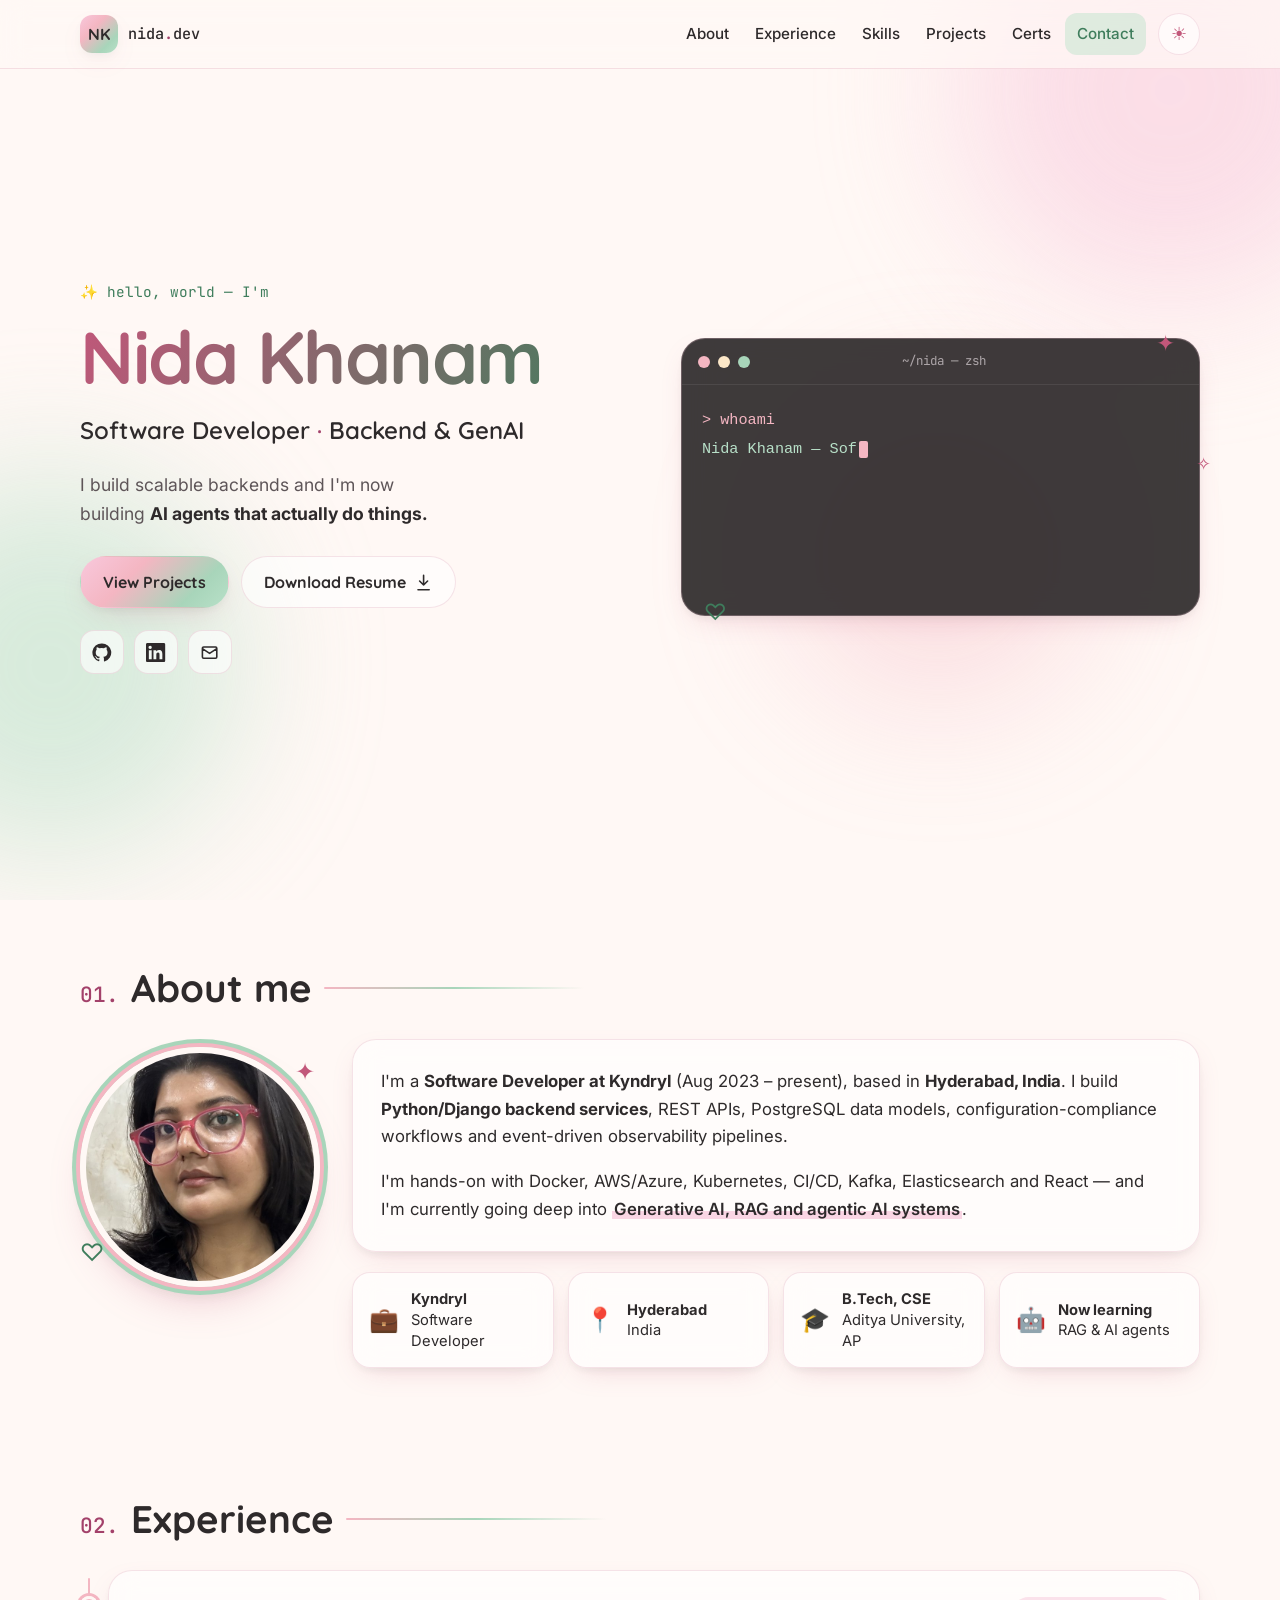
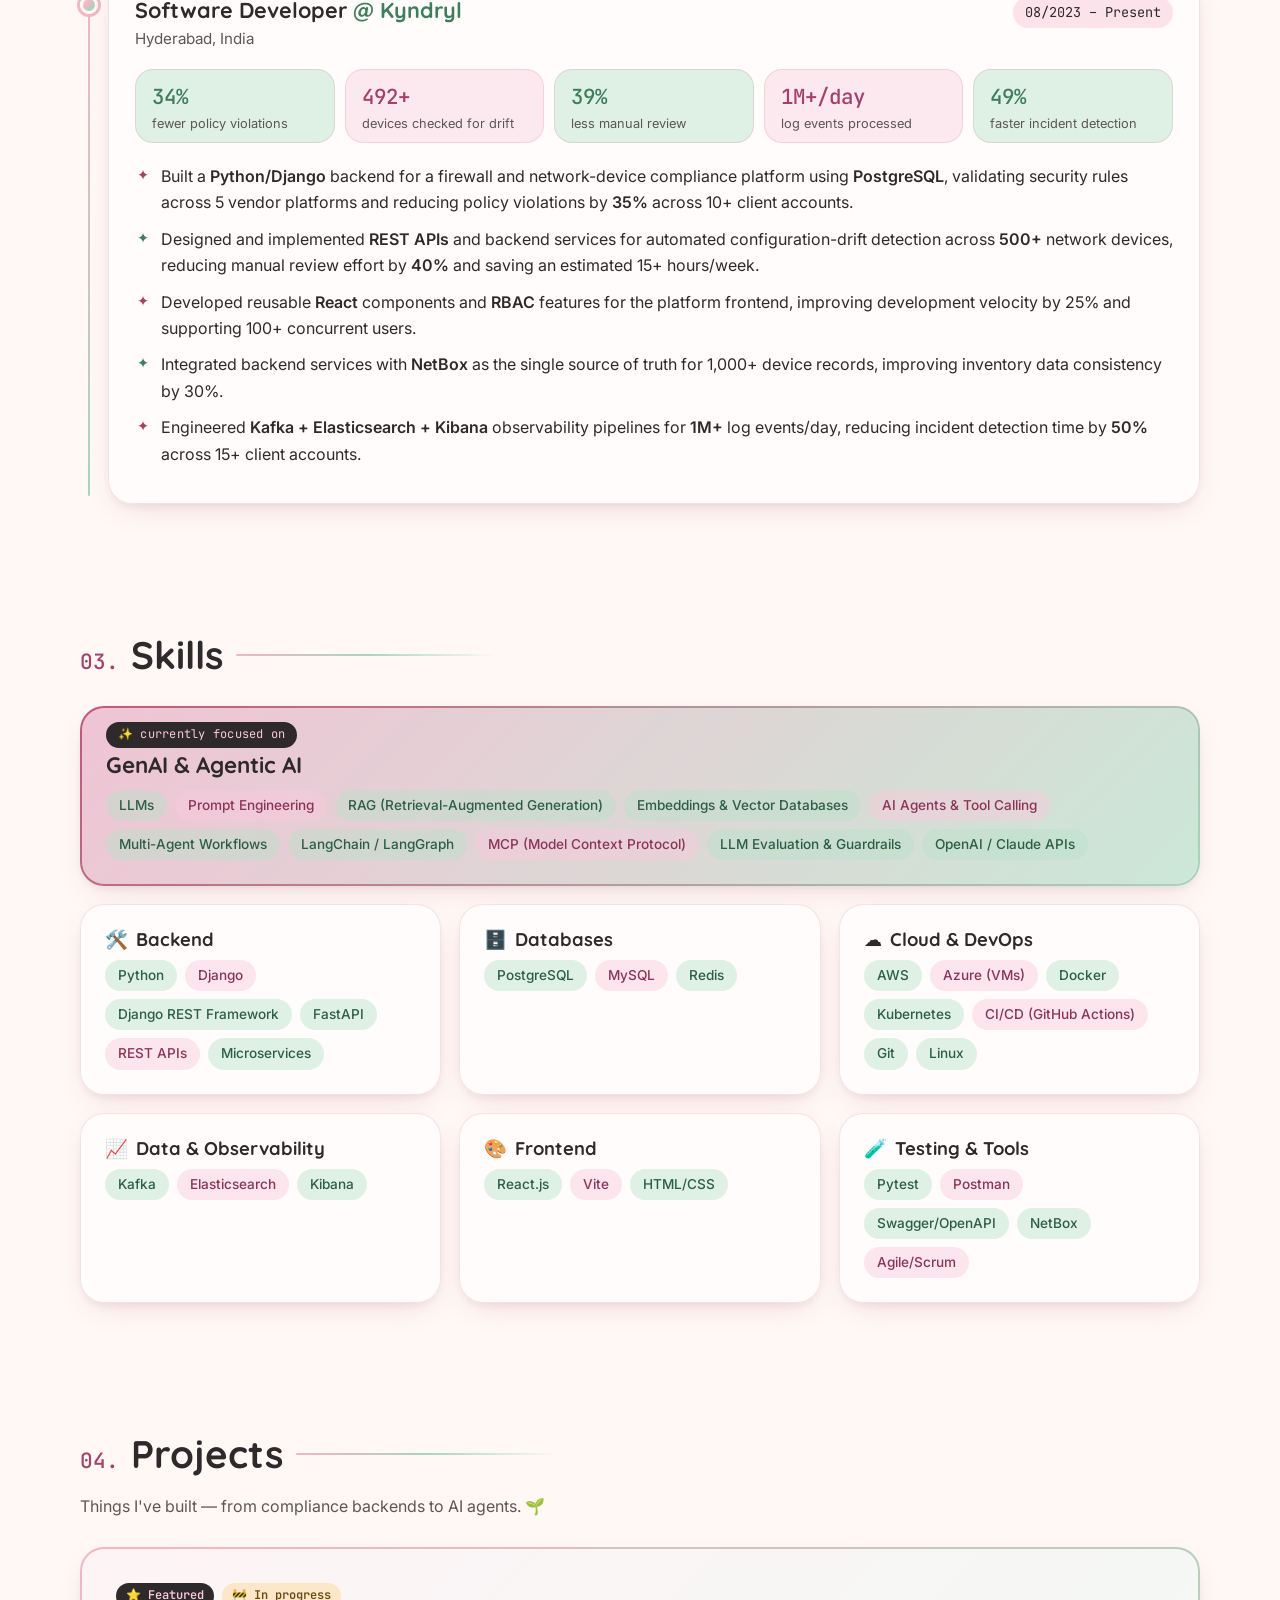
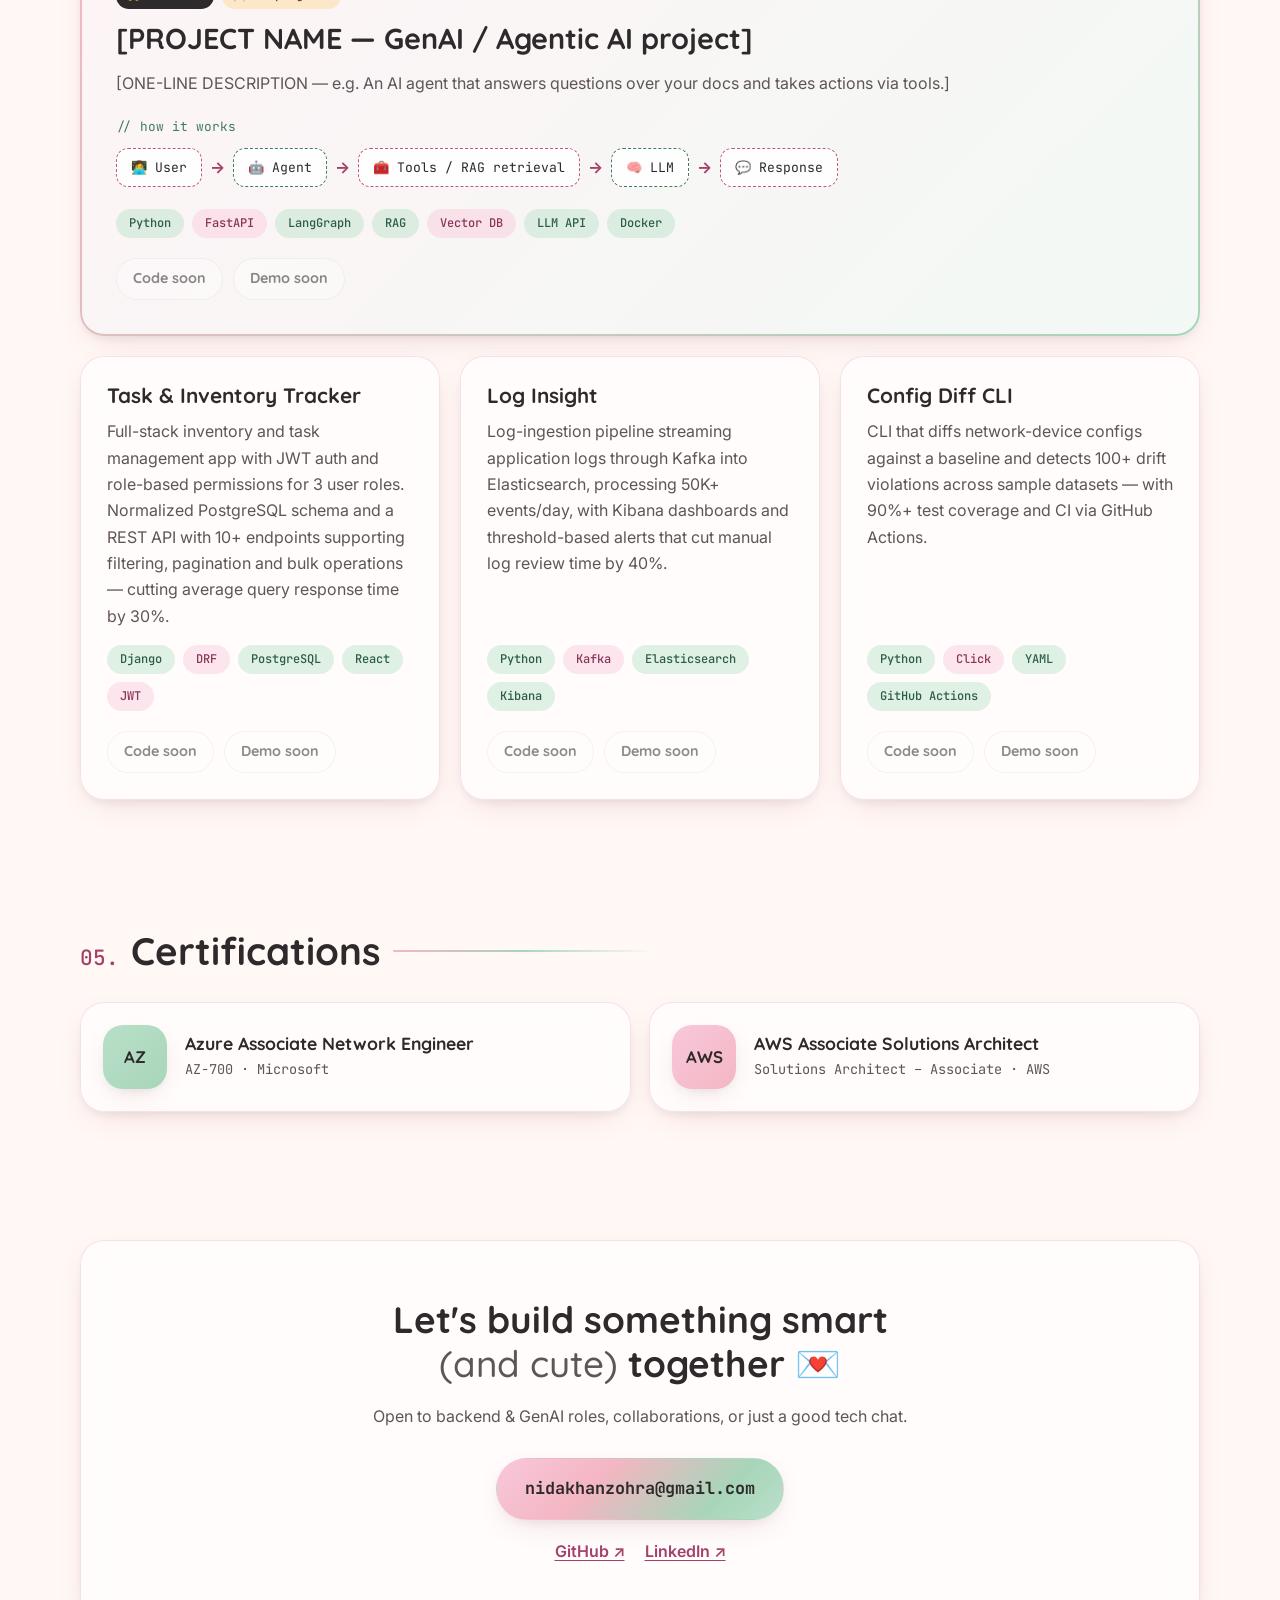
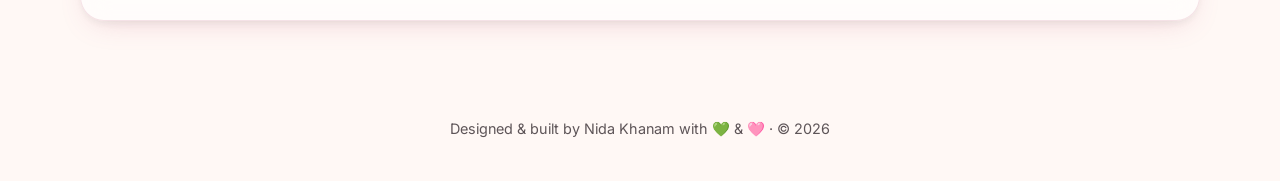
==== index.html @ f885b1c4 "Launch portfolio site Co-Authored-By: Claude Opus 5.5 <noreply@anthropic.com> Claude-Session: https:" ====
<!DOCTYPE html>
<html lang="en" data-theme="light">
<head>
  <meta charset="UTF-8" />
  <meta name="viewport" content="width=device-width, initial-scale=1" />
  <title>Nida Khanam · Software Developer · Backend &amp; GenAI</title>
  <meta name="description" content="Nida Khanam is a Software Developer in Hyderabad building scalable Python/Django backends, event-driven pipelines and GenAI / agentic AI systems (RAG, LLM agents, tool calling)." />
  <meta name="author" content="Nida Khanam" />
  <meta name="theme-color" content="#FFF8F5" media="(prefers-color-scheme: light)" />
  <meta name="theme-color" content="#1E1424" media="(prefers-color-scheme: dark)" />

  <!-- Open Graph / social preview (update og:url after you publish) -->
  <meta property="og:type" content="website" />
  <meta property="og:title" content="Nida Khanam · Software Developer · Backend & GenAI" />
  <meta property="og:description" content="I build scalable backends and I'm now building AI agents that actually do things." />
  <meta property="og:url" content="https://nidakhanam.github.io/" />
  <meta property="og:image" content="https://nidakhanam.github.io/assets/og-image.png" />
  <meta property="og:image:width" content="1200" />
  <meta property="og:image:height" content="630" />
  <meta property="og:image:alt" content="Nida Khanam — Software Developer, Backend & GenAI" />
  <meta name="twitter:card" content="summary_large_image" />
  <meta name="twitter:title" content="Nida Khanam · Software Developer · Backend & GenAI" />
  <meta name="twitter:description" content="I build scalable backends and I'm now building AI agents that actually do things." />
  <meta name="twitter:image" content="https://nidakhanam.github.io/assets/og-image.png" />

  <!-- Inline SVG favicon with initials -->
  <link rel="icon" href="data:image/svg+xml,%3Csvg xmlns='http://www.w3.org/2000/svg' viewBox='0 0 64 64'%3E%3Cdefs%3E%3ClinearGradient id='g' x1='0' y1='0' x2='1' y2='1'%3E%3Cstop offset='0' stop-color='%23F8C8DC'/%3E%3Cstop offset='1' stop-color='%23B8E0C8'/%3E%3C/linearGradient%3E%3C/defs%3E%3Crect width='64' height='64' rx='16' fill='url(%23g)'/%3E%3Ctext x='50%25' y='54%25' dominant-baseline='middle' text-anchor='middle' font-family='Verdana,sans-serif' font-weight='700' font-size='26' fill='%232E2A2B'%3ENK%3C/text%3E%3C/svg%3E" />

  <link rel="preconnect" href="https://fonts.googleapis.com" />
  <link rel="preconnect" href="https://fonts.gstatic.com" crossorigin />
  <link href="https://fonts.googleapis.com/css2?family=Quicksand:wght@500;600;700&family=Inter:wght@400;500;600&family=JetBrains+Mono:wght@400;500&display=swap" rel="stylesheet" />
  <link rel="stylesheet" href="styles.css" />

  <!-- Apply saved / system theme before paint to avoid a flash -->
  <script>
    (function () {
      var t = null;
      try { t = localStorage.getItem("theme"); } catch (e) {}
      if (!t) t = window.matchMedia && window.matchMedia("(prefers-color-scheme: dark)").matches ? "dark" : "light";
      document.documentElement.setAttribute("data-theme", t);
      document.documentElement.classList.add("js");
    })();
  </script>
  <script src="script.js" defer></script>
</head>
<body>
  <a class="skip-link" href="#main">Skip to content</a>

  <!-- Floating pastel blobs (decorative) -->
  <div class="blobs" aria-hidden="true">
    <span class="blob blob--pink"></span>
    <span class="blob blob--green"></span>
    <span class="blob blob--mix"></span>
  </div>

  <header class="site-header">
    <nav class="nav container" aria-label="Main">
      <a href="#top" class="nav__brand" aria-label="Nida Khanam, back to top">
        <span class="nav__logo" aria-hidden="true">NK</span>
        <span class="nav__name">nida<span class="accent-rose">.</span>dev</span>
      </a>

      <button class="nav__toggle" type="button" aria-expanded="false" aria-controls="nav-menu" aria-label="Open menu">
        <span></span><span></span><span></span>
      </button>

      <ul class="nav__links" id="nav-menu">
        <li><a href="#about">About</a></li>
        <li><a href="#experience">Experience</a></li>
        <li><a href="#skills">Skills</a></li>
        <li><a href="#projects">Projects</a></li>
        <li><a href="#certifications">Certs</a></li>
        <li><a href="#contact">Contact</a></li>
      </ul>

      <button class="theme-toggle" type="button" aria-label="Switch to dark theme" aria-pressed="false">
        <span class="theme-toggle__icon theme-toggle__icon--sun" aria-hidden="true">☀︎</span>
        <span class="theme-toggle__icon theme-toggle__icon--moon" aria-hidden="true">☾</span>
      </button>
    </nav>
  </header>

  <main id="main">
    <!-- ============ HERO ============ -->
    <section class="hero container" id="top" aria-labelledby="hero-title">
      <div class="hero__text">
        <p class="eyebrow"><span aria-hidden="true">✨</span> hello, world — I'm</p>
        <h1 id="hero-title" class="hero__name">Nida Khanam</h1>
        <p class="hero__title">Software Developer <span class="dot" aria-hidden="true">·</span> Backend &amp; GenAI</p>
        <p class="hero__tagline">I build scalable backends and I'm now building <strong>AI agents that actually do things.</strong></p>

        <div class="hero__actions">
          <a href="#projects" class="btn btn--primary">View Projects</a>
          <a href="assets/Nida_Khanam_Resume.pdf" class="btn btn--ghost" data-link="resume" download>
            Download Resume
            <svg class="icon" viewBox="0 0 24 24" aria-hidden="true"><path d="M12 3v12m0 0-5-5m5 5 5-5M5 21h14" fill="none" stroke="currentColor" stroke-width="2" stroke-linecap="round" stroke-linejoin="round"/></svg>
          </a>
        </div>

        <ul class="socials" aria-label="Social links">
          <li>
            <a href="https://github.com/nidakhanam" data-link="github" target="_blank" rel="noopener" aria-label="GitHub profile">
              <svg class="icon" viewBox="0 0 24 24" aria-hidden="true"><path fill="currentColor" d="M12 .5a11.5 11.5 0 0 0-3.64 22.41c.58.1.79-.25.79-.56v-2c-3.2.7-3.88-1.37-3.88-1.37-.53-1.33-1.28-1.69-1.28-1.69-1.05-.72.08-.7.08-.7 1.16.08 1.77 1.19 1.77 1.19 1.03 1.77 2.7 1.26 3.36.96.1-.75.4-1.26.73-1.55-2.55-.29-5.24-1.28-5.24-5.68 0-1.26.45-2.28 1.19-3.09-.12-.29-.52-1.46.11-3.05 0 0 .97-.31 3.17 1.18a11 11 0 0 1 5.77 0c2.2-1.49 3.17-1.18 3.17-1.18.63 1.59.23 2.76.11 3.05.74.81 1.19 1.83 1.19 3.09 0 4.41-2.69 5.38-5.26 5.67.41.36.78 1.06.78 2.14v3.17c0 .31.21.67.8.56A11.5 11.5 0 0 0 12 .5Z"/></svg>
            </a>
          </li>
          <li>
            <a href="https://www.linkedin.com/in/nida-khanam-b4398920a/" data-link="linkedin" target="_blank" rel="noopener" aria-label="LinkedIn profile">
              <svg class="icon" viewBox="0 0 24 24" aria-hidden="true"><path fill="currentColor" d="M20.45 20.45h-3.56v-5.57c0-1.33-.02-3.04-1.85-3.04-1.86 0-2.14 1.45-2.14 2.94v5.67H9.35V9h3.41v1.56h.05c.48-.9 1.64-1.85 3.37-1.85 3.6 0 4.27 2.37 4.27 5.46v6.28ZM5.34 7.43a2.07 2.07 0 1 1 0-4.13 2.07 2.07 0 0 1 0 4.13ZM7.12 20.45H3.56V9h3.56v11.45ZM22.22 0H1.77C.79 0 0 .77 0 1.73v20.54C0 23.23.79 24 1.77 24h20.45c.98 0 1.78-.77 1.78-1.73V1.73C24 .77 23.2 0 22.22 0Z"/></svg>
            </a>
          </li>
          <li>
            <a href="mailto:nidakhanzohra@gmail.com" data-link="email" aria-label="Send me an email">
              <svg class="icon" viewBox="0 0 24 24" aria-hidden="true"><path d="M3 6.5A1.5 1.5 0 0 1 4.5 5h15A1.5 1.5 0 0 1 21 6.5v11a1.5 1.5 0 0 1-1.5 1.5h-15A1.5 1.5 0 0 1 3 17.5v-11Zm0 .5 9 6 9-6" fill="none" stroke="currentColor" stroke-width="2" stroke-linejoin="round"/></svg>
            </a>
          </li>
        </ul>
      </div>

      <!-- Fake terminal window -->
      <div class="terminal glass" role="img" aria-label="Terminal: whoami prints Nida Khanam, Software Developer. cat skills.txt prints Python, Django, GenAI, RAG, Agents, Kafka.">
        <div class="terminal__bar" aria-hidden="true">
          <span class="tdot tdot--pink"></span>
          <span class="tdot tdot--cream"></span>
          <span class="tdot tdot--green"></span>
          <span class="terminal__title">~/nida — zsh</span>
        </div>
        <pre class="terminal__body" aria-hidden="true"><code id="terminal-output"></code><span class="cursor"></span></pre>
        <span class="sparkle sparkle--1" aria-hidden="true">✦</span>
        <span class="sparkle sparkle--2" aria-hidden="true">♡</span>
        <span class="sparkle sparkle--3" aria-hidden="true">✧</span>
      </div>
    </section>

    <!-- ============ ABOUT ============ -->
    <section class="section container" id="about" aria-labelledby="about-title">
      <h2 class="section__title reveal" id="about-title"><span class="section__num">01.</span> About me</h2>
      <div class="about reveal">
        <figure class="about__photo">
          <img src="assets/nida-khanam.jpg" width="600" height="600" loading="lazy" decoding="async"
               alt="Portrait of Nida Khanam wearing pink-framed glasses and a black top" />
          <span class="about__photo-sparkle about__photo-sparkle--1" aria-hidden="true">✦</span>
          <span class="about__photo-sparkle about__photo-sparkle--2" aria-hidden="true">♡</span>
        </figure>
        <div class="about__card glass">
          <p>
            I'm a <strong>Software Developer at Kyndryl</strong> (Aug 2023 – present), based in
            <strong>Hyderabad, India</strong>. I build <strong>Python/Django backend services</strong>,
            REST APIs, PostgreSQL data models, configuration-compliance workflows and
            event-driven observability pipelines.
          </p>
          <p>
            I'm hands-on with Docker, AWS/Azure, Kubernetes, CI/CD, Kafka, Elasticsearch and React —
            and I'm currently going deep into <span class="hl">Generative AI, RAG and agentic AI systems</span>.
          </p>
        </div>
        <ul class="about__facts">
          <li class="fact glass"><span class="fact__icon" aria-hidden="true">💼</span><span><strong>Kyndryl</strong><br />Software Developer</span></li>
          <li class="fact glass"><span class="fact__icon" aria-hidden="true">📍</span><span><strong>Hyderabad</strong><br />India</span></li>
          <li class="fact glass"><span class="fact__icon" aria-hidden="true">🎓</span><span><strong>B.Tech, CSE</strong><br />Aditya University, AP</span></li>
          <li class="fact glass"><span class="fact__icon" aria-hidden="true">🤖</span><span><strong>Now learning</strong><br />RAG &amp; AI agents</span></li>
        </ul>
      </div>
    </section>

    <!-- ============ EXPERIENCE ============ -->
    <section class="section container" id="experience" aria-labelledby="exp-title">
      <h2 class="section__title reveal" id="exp-title"><span class="section__num">02.</span> Experience</h2>

      <ol class="timeline">
        <li class="timeline__item reveal">
          <span class="timeline__marker" aria-hidden="true"></span>
          <article class="timeline__card glass">
            <header class="timeline__head">
              <div>
                <h3>Software Developer <span class="at">@ Kyndryl</span></h3>
                <p class="muted">Hyderabad, India</p>
              </div>
              <p class="pill pill--date"><time datetime="2023-08">08/2023</time> – Present</p>
            </header>

            <ul class="stats" aria-label="Key impact numbers">
              <li class="stat"><span class="stat__num" data-count="35" data-suffix="%">35%</span><span class="stat__label">fewer policy violations</span></li>
              <li class="stat"><span class="stat__num" data-count="500" data-suffix="+">500+</span><span class="stat__label">devices checked for drift</span></li>
              <li class="stat"><span class="stat__num" data-count="40" data-suffix="%">40%</span><span class="stat__label">less manual review</span></li>
              <li class="stat"><span class="stat__num" data-count="1" data-suffix="M+/day">1M+/day</span><span class="stat__label">log events processed</span></li>
              <li class="stat"><span class="stat__num" data-count="50" data-suffix="%">50%</span><span class="stat__label">faster incident detection</span></li>
            </ul>

            <ul class="bullets">
              <li>Built a <strong>Python/Django</strong> backend for a firewall and network-device compliance platform using <strong>PostgreSQL</strong>, validating security rules across 5 vendor platforms and reducing policy violations by <strong>35%</strong> across 10+ client accounts.</li>
              <li>Designed and implemented <strong>REST APIs</strong> and backend services for automated configuration-drift detection across <strong>500+</strong> network devices, reducing manual review effort by <strong>40%</strong> and saving an estimated 15+ hours/week.</li>
              <li>Developed reusable <strong>React</strong> components and <strong>RBAC</strong> features for the platform frontend, improving development velocity by 25% and supporting 100+ concurrent users.</li>
              <li>Integrated backend services with <strong>NetBox</strong> as the single source of truth for 1,000+ device records, improving inventory data consistency by 30%.</li>
              <li>Engineered <strong>Kafka + Elasticsearch + Kibana</strong> observability pipelines for <strong>1M+</strong> log events/day, reducing incident detection time by <strong>50%</strong> across 15+ client accounts.</li>
            </ul>
          </article>
        </li>
      </ol>
    </section>

    <!-- ============ SKILLS ============ -->
    <section class="section container" id="skills" aria-labelledby="skills-title">
      <h2 class="section__title reveal" id="skills-title"><span class="section__num">03.</span> Skills</h2>

      <div class="skills">
        <article class="skill-card skill-card--featured glass reveal">
          <span class="ribbon"><span aria-hidden="true">✨</span> currently focused on</span>
          <h3>GenAI &amp; Agentic AI</h3>
          <ul class="tags">
            <li>LLMs</li><li>Prompt Engineering</li><li>RAG (Retrieval-Augmented Generation)</li>
            <li>Embeddings &amp; Vector Databases</li><li>AI Agents &amp; Tool Calling</li><li>Multi-Agent Workflows</li>
            <li>LangChain / LangGraph</li><li>MCP (Model Context Protocol)</li><li>LLM Evaluation &amp; Guardrails</li>
            <li>OpenAI / Claude APIs</li>
          </ul>
        </article>

        <article class="skill-card glass reveal">
          <h3><span aria-hidden="true">🛠️</span> Backend</h3>
          <ul class="tags"><li>Python</li><li>Django</li><li>Django REST Framework</li><li>FastAPI</li><li>REST APIs</li><li>Microservices</li></ul>
        </article>

        <article class="skill-card glass reveal">
          <h3><span aria-hidden="true">🗄️</span> Databases</h3>
          <ul class="tags"><li>PostgreSQL</li><li>MySQL</li><li>Redis</li></ul>
        </article>

        <article class="skill-card glass reveal">
          <h3><span aria-hidden="true">☁️</span> Cloud &amp; DevOps</h3>
          <ul class="tags"><li>AWS</li><li>Azure (VMs)</li><li>Docker</li><li>Kubernetes</li><li>CI/CD (GitHub Actions)</li><li>Git</li><li>Linux</li></ul>
        </article>

        <article class="skill-card glass reveal">
          <h3><span aria-hidden="true">📈</span> Data &amp; Observability</h3>
          <ul class="tags"><li>Kafka</li><li>Elasticsearch</li><li>Kibana</li></ul>
        </article>

        <article class="skill-card glass reveal">
          <h3><span aria-hidden="true">🎨</span> Frontend</h3>
          <ul class="tags"><li>React.js</li><li>Vite</li><li>HTML/CSS</li></ul>
        </article>

        <article class="skill-card glass reveal">
          <h3><span aria-hidden="true">🧪</span> Testing &amp; Tools</h3>
          <ul class="tags"><li>Pytest</li><li>Postman</li><li>Swagger/OpenAPI</li><li>NetBox</li><li>Agile/Scrum</li></ul>
        </article>
      </div>
    </section>

    <!-- ============ PROJECTS ============ -->
    <section class="section container" id="projects" aria-labelledby="projects-title">
      <h2 class="section__title reveal" id="projects-title"><span class="section__num">04.</span> Projects</h2>
      <p class="section__lead reveal">Things I've built — from compliance backends to AI agents. <span aria-hidden="true">🌱</span></p>
      <!-- Cards are rendered from the PROJECTS array in script.js -->
      <div class="projects" id="projects-grid"></div>
      <noscript><p class="muted">Enable JavaScript to see my projects, or visit my <a href="https://github.com/nidakhanam">GitHub</a>.</p></noscript>
    </section>

    <!-- ============ CERTIFICATIONS ============ -->
    <section class="section container" id="certifications" aria-labelledby="certs-title">
      <h2 class="section__title reveal" id="certs-title"><span class="section__num">05.</span> Certifications</h2>
      <div class="certs">
        <article class="cert glass reveal">
          <span class="cert__badge cert__badge--azure" aria-hidden="true">AZ</span>
          <div>
            <h3>Azure Associate Network Engineer</h3>
            <p class="muted mono">AZ-700 · Microsoft</p>
          </div>
        </article>
        <article class="cert glass reveal">
          <span class="cert__badge cert__badge--aws" aria-hidden="true">AWS</span>
          <div>
            <h3>AWS Associate Solutions Architect</h3>
            <p class="muted mono">Solutions Architect – Associate · AWS</p>
          </div>
        </article>
      </div>
    </section>

    <!-- ============ CONTACT ============ -->
    <section class="section container" id="contact" aria-labelledby="contact-title">
      <div class="contact glass reveal">
        <h2 class="contact__title" id="contact-title">Let's build something smart <span class="soft">(and cute)</span> together <span aria-hidden="true">💌</span></h2>
        <p class="muted">Open to backend &amp; GenAI roles, collaborations, or just a good tech chat.</p>
        <a class="btn btn--primary btn--lg" href="mailto:nidakhanzohra@gmail.com" data-link="email">
          <span class="mono">nidakhanzohra@gmail.com</span>
        </a>
        <ul class="contact__links">
          <li><a href="https://github.com/nidakhanam" data-link="github" target="_blank" rel="noopener">GitHub ↗</a></li>
          <li><a href="https://www.linkedin.com/in/nida-khanam-b4398920a/" data-link="linkedin" target="_blank" rel="noopener">LinkedIn ↗</a></li>
        </ul>
      </div>
    </section>
  </main>

  <footer class="footer">
    <p>Designed &amp; built by Nida Khanam with <span aria-label="green heart">💚</span> &amp; <span aria-label="pink heart">🩷</span> · © 2026</p>
  </footer>
</body>
</html>
---- styles.css ----
/* ==========================================================================
   Nida Khanam — Portfolio
   "girly tech coded": pastel mint + blush pink, glass cards, terminal vibes
   ========================================================================== */

/* ---------- Design tokens ---------- */
:root {
  /* Palette */
  --mint: #B8E0C8;
  --sage: #A8D5BA;
  --green-deep: #3F7D5C;
  --blush: #F8C8DC;
  --baby-pink: #F4B6C2;
  --rose-deep: #C2577A;
  --rose-text: #A3416A;      /* darker rose for small text (WCAG AA on cream) */
  --cream: #FFF8F5;
  --charcoal: #2E2A2B;

  /* Semantic (light) */
  --bg: var(--cream);
  --text: var(--charcoal);
  --text-muted: #5E5558;
  --accent-green: var(--green-deep);
  --accent-rose: var(--rose-text);
  --surface: rgba(255, 255, 255, 0.62);
  --surface-strong: rgba(255, 255, 255, 0.85);
  --border: rgba(194, 87, 122, 0.16);
  --shadow: 0 10px 30px -12px rgba(194, 87, 122, 0.28), 0 4px 12px -6px rgba(63, 125, 92, 0.18);
  --shadow-lift: 0 22px 44px -16px rgba(194, 87, 122, 0.38), 0 8px 20px -8px rgba(63, 125, 92, 0.24);
  --tag-bg: rgba(184, 224, 200, 0.45);
  --tag-text: #2C5E44;
  --grad: linear-gradient(135deg, var(--blush) 0%, var(--baby-pink) 35%, var(--sage) 75%, var(--mint) 100%);
  --grad-text: linear-gradient(120deg, var(--rose-deep), var(--green-deep));
  --blob-opacity: 0.55;

  /* Terminal */
  --term-bg: rgba(46, 42, 43, 0.92);
  --term-text: #F7EDF1;
  --term-prompt: #F4B6C2;
  --term-out: #B8E0C8;

  /* Type */
  --font-display: "Quicksand", "Fredoka", system-ui, sans-serif;
  --font-body: "Inter", system-ui, -apple-system, "Segoe UI", Roboto, sans-serif;
  --font-mono: "JetBrains Mono", ui-monospace, SFMono-Regular, Menlo, Consolas, monospace;

  /* Shape */
  --r-sm: 12px;
  --r-md: 18px;
  --r-lg: 24px;
  --r-pill: 999px;
  --container: 1120px;
  --nav-h: 68px;
}

[data-theme="dark"] {
  --bg: #1E1424;              /* deep plum */
  --text: #F5ECF0;
  --text-muted: #CBBEC6;
  --accent-green: var(--mint);
  --accent-rose: var(--baby-pink);
  --surface: rgba(52, 36, 58, 0.55);
  --surface-strong: rgba(52, 36, 58, 0.85);
  --border: rgba(248, 200, 220, 0.14);
  --shadow: 0 10px 30px -12px rgba(0, 0, 0, 0.6);
  --shadow-lift: 0 22px 44px -16px rgba(0, 0, 0, 0.7), 0 0 0 1px rgba(248, 200, 220, 0.18);
  --tag-bg: rgba(168, 213, 186, 0.14);
  --tag-text: #CFEFDC;
  --grad-text: linear-gradient(120deg, var(--baby-pink), var(--mint));
  --blob-opacity: 0.22;
  --term-bg: rgba(14, 26, 20, 0.85); /* forest */
}

/* ---------- Base ---------- */
*, *::before, *::after { box-sizing: border-box; }

html {
  scroll-behavior: smooth;
  scroll-padding-top: calc(var(--nav-h) + 12px);
  -webkit-text-size-adjust: 100%;
}

body {
  margin: 0;
  font-family: var(--font-body);
  font-size: 1rem;
  line-height: 1.65;
  color: var(--text);
  background: var(--bg);
  overflow-x: hidden;
  transition: background-color 0.4s ease, color 0.4s ease;
}

h1, h2, h3 { font-family: var(--font-display); line-height: 1.2; margin: 0 0 0.5em; }
p { margin: 0 0 1em; }
a { color: var(--accent-rose); text-decoration-thickness: 1px; text-underline-offset: 3px; }
img, svg { max-width: 100%; }
ul, ol { padding: 0; margin: 0; list-style: none; }

.container { width: min(100% - 32px, var(--container)); margin-inline: auto; }
.mono { font-family: var(--font-mono); }
.muted { color: var(--text-muted); }
.accent-rose { color: var(--accent-rose); }
.soft { color: var(--text-muted); font-weight: 500; }
.hl {
  background: linear-gradient(transparent 58%, rgba(248, 200, 220, 0.75) 58%);
  padding: 0 2px;
  font-weight: 600;
}
[data-theme="dark"] .hl { background: linear-gradient(transparent 58%, rgba(194, 87, 122, 0.45) 58%); }

/* Focus states (keyboard) */
:focus { outline: none; }
:focus-visible {
  outline: 3px solid var(--rose-deep);
  outline-offset: 3px;
  border-radius: 8px;
}
[data-theme="dark"] :focus-visible { outline-color: var(--baby-pink); }

.skip-link {
  position: absolute; left: 16px; top: -60px; z-index: 100;
  padding: 10px 16px; border-radius: var(--r-sm);
  background: var(--charcoal); color: #fff; font-weight: 600; text-decoration: none;
  transition: top 0.2s;
}
.skip-link:focus { top: 12px; }

.icon { width: 1.2em; height: 1.2em; flex-shrink: 0; }

/* Glassmorphism */
.glass {
  background: var(--surface);
  border: 1px solid var(--border);
  border-radius: var(--r-lg);
  box-shadow: var(--shadow);
  -webkit-backdrop-filter: blur(14px) saturate(140%);
  backdrop-filter: blur(14px) saturate(140%);
}

/* ---------- Background blobs ---------- */
.blobs { position: fixed; inset: 0; z-index: -1; overflow: hidden; pointer-events: none; }
.blob {
  position: absolute; border-radius: 50%;
  filter: blur(70px); opacity: var(--blob-opacity);
  animation: float 18s ease-in-out infinite;
}
.blob--pink  { width: 420px; height: 420px; background: var(--blush); top: -120px; right: -100px; }
.blob--green { width: 380px; height: 380px; background: var(--mint); bottom: 5%; left: -140px; animation-delay: -6s; }
.blob--mix   { width: 300px; height: 300px; background: var(--baby-pink); top: 45%; right: 15%; animation-delay: -12s; opacity: calc(var(--blob-opacity) * 0.7); }

@keyframes float {
  0%, 100% { transform: translate(0, 0) scale(1); }
  33%      { transform: translate(30px, -40px) scale(1.06); }
  66%      { transform: translate(-25px, 25px) scale(0.95); }
}

/* ---------- Nav ---------- */
.site-header {
  position: sticky; top: 0; z-index: 50;
  background: color-mix(in srgb, var(--bg) 72%, transparent);
  -webkit-backdrop-filter: blur(14px);
  backdrop-filter: blur(14px);
  border-bottom: 1px solid var(--border);
}
.nav { height: var(--nav-h); display: flex; align-items: center; gap: 12px; }
.nav__brand { display: flex; align-items: center; gap: 10px; text-decoration: none; color: var(--text); margin-right: auto; }
.nav__logo {
  display: grid; place-items: center; width: 38px; height: 38px;
  border-radius: 12px; background: var(--grad);
  font-family: var(--font-display); font-weight: 700; color: var(--charcoal);
  box-shadow: var(--shadow);
}
.nav__name { font-family: var(--font-mono); font-weight: 500; font-size: 0.95rem; }

.nav__links {
  position: absolute; top: var(--nav-h); left: 0; right: 0;
  display: flex; flex-direction: column; gap: 4px;
  padding: 12px 16px 18px;
  background: var(--surface-strong);
  -webkit-backdrop-filter: blur(16px);
  backdrop-filter: blur(16px);
  border-bottom: 1px solid var(--border);
  box-shadow: var(--shadow);
  transform: translateY(-8px); opacity: 0; visibility: hidden;
  transition: opacity 0.25s ease, transform 0.25s ease, visibility 0.25s;
}
.nav__links.is-open { transform: none; opacity: 1; visibility: visible; }
.nav__links a {
  display: block; padding: 10px 14px; border-radius: var(--r-sm);
  color: var(--text); text-decoration: none; font-weight: 500;
  transition: background-color 0.2s, color 0.2s;
}
.nav__links a:hover, .nav__links a.is-active { background: var(--tag-bg); color: var(--accent-green); }

.nav__toggle {
  order: 3; display: inline-flex; flex-direction: column; justify-content: center; gap: 5px;
  width: 42px; height: 42px; padding: 10px;
  border: 1px solid var(--border); border-radius: var(--r-sm);
  background: var(--surface); cursor: pointer;
}
.nav__toggle span { display: block; height: 2px; border-radius: 2px; background: var(--text); transition: transform 0.25s, opacity 0.25s; }
.nav__toggle[aria-expanded="true"] span:nth-child(1) { transform: translateY(7px) rotate(45deg); }
.nav__toggle[aria-expanded="true"] span:nth-child(2) { opacity: 0; }
.nav__toggle[aria-expanded="true"] span:nth-child(3) { transform: translateY(-7px) rotate(-45deg); }

.theme-toggle {
  position: relative; width: 42px; height: 42px;
  border: 1px solid var(--border); border-radius: var(--r-pill);
  background: var(--surface); color: var(--text); cursor: pointer;
  font-size: 1.15rem; overflow: hidden;
  transition: transform 0.2s;
}
.theme-toggle:hover { transform: rotate(-12deg); }
.theme-toggle__icon { position: absolute; inset: 0; display: grid; place-items: center; transition: transform 0.35s ease, opacity 0.35s ease; }
.theme-toggle__icon--sun { color: var(--rose-deep); }
.theme-toggle__icon--moon { color: var(--mint); transform: translateY(100%); opacity: 0; }
[data-theme="dark"] .theme-toggle__icon--sun { transform: translateY(-100%); opacity: 0; }
[data-theme="dark"] .theme-toggle__icon--moon { transform: none; opacity: 1; }

@media (min-width: 860px) {
  .nav__toggle { display: none; }
  .nav__links {
    position: static; flex-direction: row; gap: 2px; padding: 0;
    background: none; border: 0; box-shadow: none;
    -webkit-backdrop-filter: none; backdrop-filter: none;
    transform: none; opacity: 1; visibility: visible;
  }
  .nav__links a { padding: 8px 12px; font-size: 0.95rem; }
}

/* ---------- Buttons ---------- */
.btn {
  display: inline-flex; align-items: center; justify-content: center; gap: 8px;
  padding: 12px 22px; border-radius: var(--r-pill);
  font-family: var(--font-display); font-weight: 700; font-size: 1rem;
  text-decoration: none; cursor: pointer; border: 1px solid transparent;
  transition: transform 0.2s ease, box-shadow 0.2s ease, background-color 0.2s;
}
.btn:hover { transform: translateY(-2px); box-shadow: var(--shadow-lift); }
.btn--primary { background: var(--grad); color: var(--charcoal); box-shadow: var(--shadow); }
.btn--ghost { background: var(--surface); color: var(--text); border-color: var(--border); }
.btn--ghost:hover { border-color: var(--rose-deep); }
.btn--sm { padding: 8px 16px; font-size: 0.9rem; }
.btn--lg { padding: 16px 28px; font-size: 1.05rem; }
.btn[aria-disabled="true"] { opacity: 0.55; pointer-events: none; }

/* ---------- Hero ---------- */
.hero {
  display: grid; gap: 40px; align-items: center;
  padding-block: 56px 72px;
  min-height: calc(100svh - var(--nav-h));
}
.eyebrow { font-family: var(--font-mono); font-size: 0.9rem; color: var(--accent-green); margin-bottom: 0.6em; }
.hero__name {
  font-size: clamp(2.6rem, 9vw, 4.6rem); font-weight: 700; letter-spacing: -0.02em;
  background: var(--grad-text); -webkit-background-clip: text; background-clip: text; color: transparent;
  margin-bottom: 0.15em;
}
.hero__title { font-family: var(--font-display); font-weight: 600; font-size: clamp(1.15rem, 3.4vw, 1.5rem); margin-bottom: 0.8em; }
.hero__title .dot { color: var(--accent-rose); }
.hero__tagline { font-size: 1.1rem; color: var(--text-muted); max-width: 34ch; }
.hero__tagline strong { color: var(--text); }
.hero__actions { display: flex; flex-wrap: wrap; gap: 12px; margin-block: 28px 22px; }

.socials { display: flex; gap: 10px; }
.socials a {
  display: grid; place-items: center; width: 44px; height: 44px;
  border-radius: 14px; color: var(--text);
  background: var(--surface); border: 1px solid var(--border);
  transition: transform 0.2s, color 0.2s, border-color 0.2s;
}
.socials a:hover { transform: translateY(-3px); color: var(--accent-rose); border-color: var(--rose-deep); }

/* Terminal */
.terminal { position: relative; overflow: visible; padding: 0; background: var(--term-bg); border-color: rgba(248, 200, 220, 0.25); }
.terminal__bar {
  display: flex; align-items: center; gap: 8px; padding: 12px 16px;
  border-bottom: 1px solid rgba(255, 255, 255, 0.08);
}
.tdot { width: 12px; height: 12px; border-radius: 50%; }
.tdot--pink  { background: var(--baby-pink); }
.tdot--cream { background: #FCE7C8; }
.tdot--green { background: var(--sage); }
.terminal__title { margin-left: auto; margin-right: auto; padding-right: 52px; font-family: var(--font-mono); font-size: 0.78rem; color: rgba(247, 237, 241, 0.6); }
.terminal__body {
  margin: 0; padding: 20px 20px 26px; min-height: 230px;
  font-family: var(--font-mono); font-size: clamp(0.8rem, 2.6vw, 0.95rem); line-height: 1.8;
  color: var(--term-text); white-space: pre-wrap; word-break: break-word;
}
.terminal__body .prompt { color: var(--term-prompt); }
.terminal__body .out { color: var(--term-out); }
.terminal__body .comment { color: rgba(247, 237, 241, 0.45); }
.cursor {
  display: inline-block; width: 0.6em; height: 1.15em; margin-left: 2px;
  background: var(--baby-pink); vertical-align: text-bottom; border-radius: 2px;
  animation: blink 1s steps(1) infinite;
}
@keyframes blink { 50% { opacity: 0; } }

.sparkle { position: absolute; font-size: 1.4rem; color: var(--rose-deep); animation: twinkle 3s ease-in-out infinite; }
.sparkle--1 { top: -14px; right: 24px; }
.sparkle--2 { bottom: -16px; left: 22px; color: var(--green-deep); animation-delay: -1s; }
.sparkle--3 { top: 40%; right: -12px; font-size: 1.1rem; animation-delay: -2s; }
[data-theme="dark"] .sparkle { color: var(--baby-pink); }
[data-theme="dark"] .sparkle--2 { color: var(--mint); }
@keyframes twinkle { 0%, 100% { transform: scale(1) rotate(0); opacity: 1; } 50% { transform: scale(0.7) rotate(20deg); opacity: 0.5; } }

@media (min-width: 900px) {
  .hero { grid-template-columns: 1.05fr 1fr; gap: 56px; }
}

/* ---------- Sections ---------- */
.section { padding-block: 64px; }
.section__title {
  display: flex; align-items: baseline; gap: 12px;
  font-size: clamp(1.8rem, 5vw, 2.4rem); font-weight: 700; margin-bottom: 28px;
}
.section__title::after {
  content: ""; flex: 1; height: 2px; max-width: 260px; align-self: center;
  background: linear-gradient(90deg, var(--baby-pink), var(--sage), transparent); border-radius: 2px;
}
.section__num { font-family: var(--font-mono); font-size: 0.55em; font-weight: 500; color: var(--accent-rose); }
.section__lead { color: var(--text-muted); margin-top: -12px; margin-bottom: 28px; }

/* Scroll reveal */
.js .reveal { opacity: 0; transform: translateY(24px); transition: opacity 0.7s ease, transform 0.7s ease; }
.js .reveal.is-visible { opacity: 1; transform: none; }

/* ---------- About ---------- */
.about { display: grid; gap: 20px; }
.about__card { padding: 28px; font-size: 1.05rem; }
.about__card p:last-child { margin-bottom: 0; }
.about__facts { display: grid; grid-template-columns: repeat(2, 1fr); gap: 14px; }
.fact { display: flex; align-items: center; gap: 12px; padding: 16px; border-radius: var(--r-md); font-size: 0.92rem; line-height: 1.4; transition: transform 0.25s, box-shadow 0.25s; }
.fact:hover { transform: translateY(-4px); box-shadow: var(--shadow-lift); }
.fact__icon { font-size: 1.5rem; }
.about__photo { position: relative; margin: 0 auto 8px; width: min(220px, 60vw); aspect-ratio: 1; }
.about__photo img {
  display: block; width: 100%; height: 100%; object-fit: cover; object-position: 50% 40%;
  border-radius: 50%; border: 6px solid var(--bg);
  box-shadow: 0 0 0 4px var(--baby-pink), 0 0 0 8px var(--sage), var(--shadow-lift);
}
.about__photo-sparkle { position: absolute; font-size: 1.5rem; color: var(--rose-deep); animation: twinkle 3s ease-in-out infinite; }
.about__photo-sparkle--1 { top: 2%; right: 2%; }
.about__photo-sparkle--2 { bottom: 6%; left: 0; color: var(--green-deep); animation-delay: -1.5s; }
[data-theme="dark"] .about__photo-sparkle { color: var(--baby-pink); }
[data-theme="dark"] .about__photo-sparkle--2 { color: var(--mint); }
@media (min-width: 900px) {
  .about { grid-template-columns: 240px 1fr; grid-template-areas: "photo card" "photo facts"; align-items: start; column-gap: 32px; }
  .about__photo { grid-area: photo; width: 240px; margin: 8px 0 0; }
  .about__card { grid-area: card; }
  .about__facts { grid-area: facts; grid-template-columns: repeat(4, 1fr); }
}

/* ---------- Experience / timeline ---------- */
.timeline { position: relative; padding-left: 28px; }
.timeline::before {
  content: ""; position: absolute; left: 8px; top: 8px; bottom: 8px; width: 2px;
  background: linear-gradient(var(--baby-pink), var(--sage)); border-radius: 2px;
}
.timeline__item { position: relative; }
.timeline__marker {
  position: absolute; left: -28px; top: 26px; width: 18px; height: 18px; border-radius: 50%;
  background: var(--grad); border: 3px solid var(--bg); box-shadow: 0 0 0 3px var(--baby-pink);
}
.timeline__card { padding: 26px; }
.timeline__head { display: flex; flex-wrap: wrap; justify-content: space-between; gap: 8px 16px; margin-bottom: 18px; }
.timeline__head h3 { font-size: 1.35rem; margin-bottom: 0.15em; }
.timeline__head .muted { margin: 0; font-size: 0.95rem; }
.at { color: var(--accent-green); }

.pill { display: inline-block; padding: 4px 12px; border-radius: var(--r-pill); font-size: 0.85rem; font-family: var(--font-mono); margin: 0; align-self: flex-start; }
.pill--date { background: rgba(248, 200, 220, 0.5); color: var(--charcoal); }
[data-theme="dark"] .pill--date { background: rgba(194, 87, 122, 0.3); color: var(--text); }

.stats { display: flex; flex-wrap: wrap; gap: 10px; margin-bottom: 20px; }
.stat {
  display: flex; flex-direction: column; padding: 10px 16px; border-radius: var(--r-md);
  background: var(--tag-bg); border: 1px solid var(--border); min-width: 120px; flex: 1 1 120px;
  transition: transform 0.25s;
}
.stat:nth-child(even) { background: rgba(248, 200, 220, 0.38); }
[data-theme="dark"] .stat:nth-child(even) { background: rgba(194, 87, 122, 0.18); }
.stat:hover { transform: translateY(-3px); }
.stat__num { font-family: var(--font-mono); font-weight: 500; font-size: 1.3rem; color: var(--accent-green); }
.stat:nth-child(even) .stat__num { color: var(--accent-rose); }
.stat__label { font-size: 0.8rem; color: var(--text-muted); line-height: 1.35; }

.bullets li { position: relative; padding-left: 26px; margin-bottom: 10px; }
.bullets li::before { content: "✦"; position: absolute; left: 2px; top: 0; color: var(--accent-rose); font-size: 0.9rem; }
.bullets li:nth-child(even)::before { color: var(--accent-green); }
.bullets strong { font-weight: 600; }

/* ---------- Skills ---------- */
.skills { display: grid; gap: 18px; grid-template-columns: 1fr; }
.skill-card { position: relative; padding: 24px; transition: transform 0.25s ease, box-shadow 0.25s ease; }
.skill-card:hover { transform: translateY(-6px); box-shadow: var(--shadow-lift); }
.skill-card h3 { font-size: 1.15rem; display: flex; gap: 8px; align-items: center; }
.skill-card--featured {
  padding-top: 44px;
  background:
    linear-gradient(var(--surface), var(--surface)) padding-box,
    linear-gradient(135deg, var(--rose-deep), var(--sage)) border-box;
  border: 2px solid transparent;
}
.skill-card--featured::before {
  content: ""; position: absolute; inset: 0; border-radius: inherit; z-index: -1;
  background: linear-gradient(135deg, rgba(248, 200, 220, 0.5), rgba(184, 224, 200, 0.5));
}
[data-theme="dark"] .skill-card--featured::before { background: linear-gradient(135deg, rgba(194, 87, 122, 0.25), rgba(63, 125, 92, 0.25)); }
.skill-card--featured h3 { font-size: 1.4rem; }
.ribbon {
  position: absolute; top: 14px; left: 24px;
  padding: 3px 12px; border-radius: var(--r-pill);
  background: var(--charcoal); color: var(--blush);
  font-family: var(--font-mono); font-size: 0.75rem; letter-spacing: 0.02em;
}
[data-theme="dark"] .ribbon { background: var(--blush); color: var(--charcoal); }

.tags { display: flex; flex-wrap: wrap; gap: 8px; }
.tags li {
  padding: 5px 12px; border-radius: var(--r-pill);
  background: var(--tag-bg); color: var(--tag-text);
  font-size: 0.85rem; font-weight: 500; line-height: 1.4;
  border: 1px solid transparent; transition: border-color 0.2s, transform 0.2s;
}
.tags li:nth-child(3n+2) { background: rgba(248, 200, 220, 0.45); color: #8A3558; }
[data-theme="dark"] .tags li:nth-child(3n+2) { background: rgba(244, 182, 194, 0.14); color: #FAD3E2; }
.tags li:hover { border-color: currentColor; transform: translateY(-1px); }

@media (min-width: 640px) { .skills { grid-template-columns: repeat(2, 1fr); } .skill-card--featured { grid-column: 1 / -1; } }
@media (min-width: 980px) { .skills { grid-template-columns: repeat(3, 1fr); } }

/* ---------- Projects ---------- */
.projects { display: grid; gap: 20px; grid-template-columns: 1fr; }
.project { display: flex; flex-direction: column; padding: 26px; transition: transform 0.25s ease, box-shadow 0.25s ease; }
.project:hover { transform: translateY(-6px); box-shadow: var(--shadow-lift); }
.project__badges { display: flex; flex-wrap: wrap; gap: 8px; margin-bottom: 12px; }
.badge { padding: 3px 10px; border-radius: var(--r-pill); font-size: 0.75rem; font-weight: 600; font-family: var(--font-mono); }
.badge--featured { background: var(--charcoal); color: var(--blush); }
.badge--wip { background: #FCE7C8; color: #6B4A12; }
[data-theme="dark"] .badge--featured { background: var(--blush); color: var(--charcoal); }
.project h3 { font-size: 1.3rem; }
.project p { color: var(--text-muted); flex-grow: 1; }
.project .tags { margin-bottom: 20px; }
.project .tags li { font-family: var(--font-mono); font-size: 0.75rem; }
.project__links { display: flex; flex-wrap: wrap; gap: 10px; }

.project--featured {
  background:
    linear-gradient(var(--surface-strong), var(--surface-strong)) padding-box,
    linear-gradient(135deg, var(--baby-pink), var(--sage)) border-box;
  border: 2px solid transparent;
}
.project--featured h3 { font-size: clamp(1.4rem, 4vw, 1.8rem); }

/* "How it works" diagram */
.flow { margin: 4px 0 22px; }
.flow__label { font-family: var(--font-mono); font-size: 0.8rem; color: var(--accent-green); margin-bottom: 10px; }
.flow__steps { display: flex; flex-wrap: wrap; align-items: center; gap: 8px; }
.flow__step {
  display: flex; align-items: center; gap: 6px;
  padding: 8px 14px; border-radius: var(--r-sm);
  background: var(--surface-strong); border: 1px dashed var(--rose-deep);
  font-family: var(--font-mono); font-size: 0.82rem;
}
.flow__step:nth-child(4n+3) { border-color: var(--green-deep); }
[data-theme="dark"] .flow__step { border-color: var(--baby-pink); }
[data-theme="dark"] .flow__step:nth-child(4n+3) { border-color: var(--mint); }
.flow__arrow { color: var(--accent-rose); font-weight: 700; }

@media (min-width: 760px) {
  .projects { grid-template-columns: repeat(2, 1fr); }
  .project--featured { grid-column: 1 / -1; padding: 34px; }
}
@media (min-width: 1040px) { .projects { grid-template-columns: repeat(3, 1fr); } }

/* ---------- Certifications ---------- */
.certs { display: grid; gap: 18px; }
.cert { display: flex; align-items: center; gap: 18px; padding: 22px; transition: transform 0.25s, box-shadow 0.25s; }
.cert:hover { transform: translateY(-5px); box-shadow: var(--shadow-lift); }
.cert h3 { font-size: 1.1rem; margin-bottom: 0.2em; }
.cert p { margin: 0; font-size: 0.85rem; }
.cert__badge {
  flex-shrink: 0; display: grid; place-items: center;
  width: 64px; height: 64px; border-radius: 20px;
  font-family: var(--font-display); font-weight: 700; font-size: 1.05rem; color: var(--charcoal);
  box-shadow: var(--shadow);
}
.cert__badge--azure { background: linear-gradient(135deg, var(--mint), var(--sage)); }
.cert__badge--aws { background: linear-gradient(135deg, var(--blush), var(--baby-pink)); }
@media (min-width: 760px) { .certs { grid-template-columns: repeat(2, 1fr); } }

/* ---------- Contact ---------- */
.contact { padding: clamp(32px, 6vw, 56px) 24px; text-align: center; display: flex; flex-direction: column; align-items: center; }
.contact__title { font-size: clamp(1.6rem, 5vw, 2.3rem); max-width: 22ch; }
.contact .btn { margin-block: 12px 18px; max-width: 100%; }
.contact .btn .mono { overflow-wrap: anywhere; }
.contact__links { display: flex; gap: 20px; }
.contact__links a { font-weight: 600; }

/* ---------- Footer ---------- */
.footer { text-align: center; padding: 32px 16px 40px; font-size: 0.9rem; color: var(--text-muted); }
.footer p { margin: 0; }

/* ---------- Reduced motion ---------- */
@media (prefers-reduced-motion: reduce) {
  html { scroll-behavior: auto; }
  *, *::before, *::after {
    animation-duration: 0.01ms !important;
    animation-iteration-count: 1 !important;
    transition-duration: 0.01ms !important;
  }
  .js .reveal { opacity: 1; transform: none; }
  .cursor { animation: none; }
}
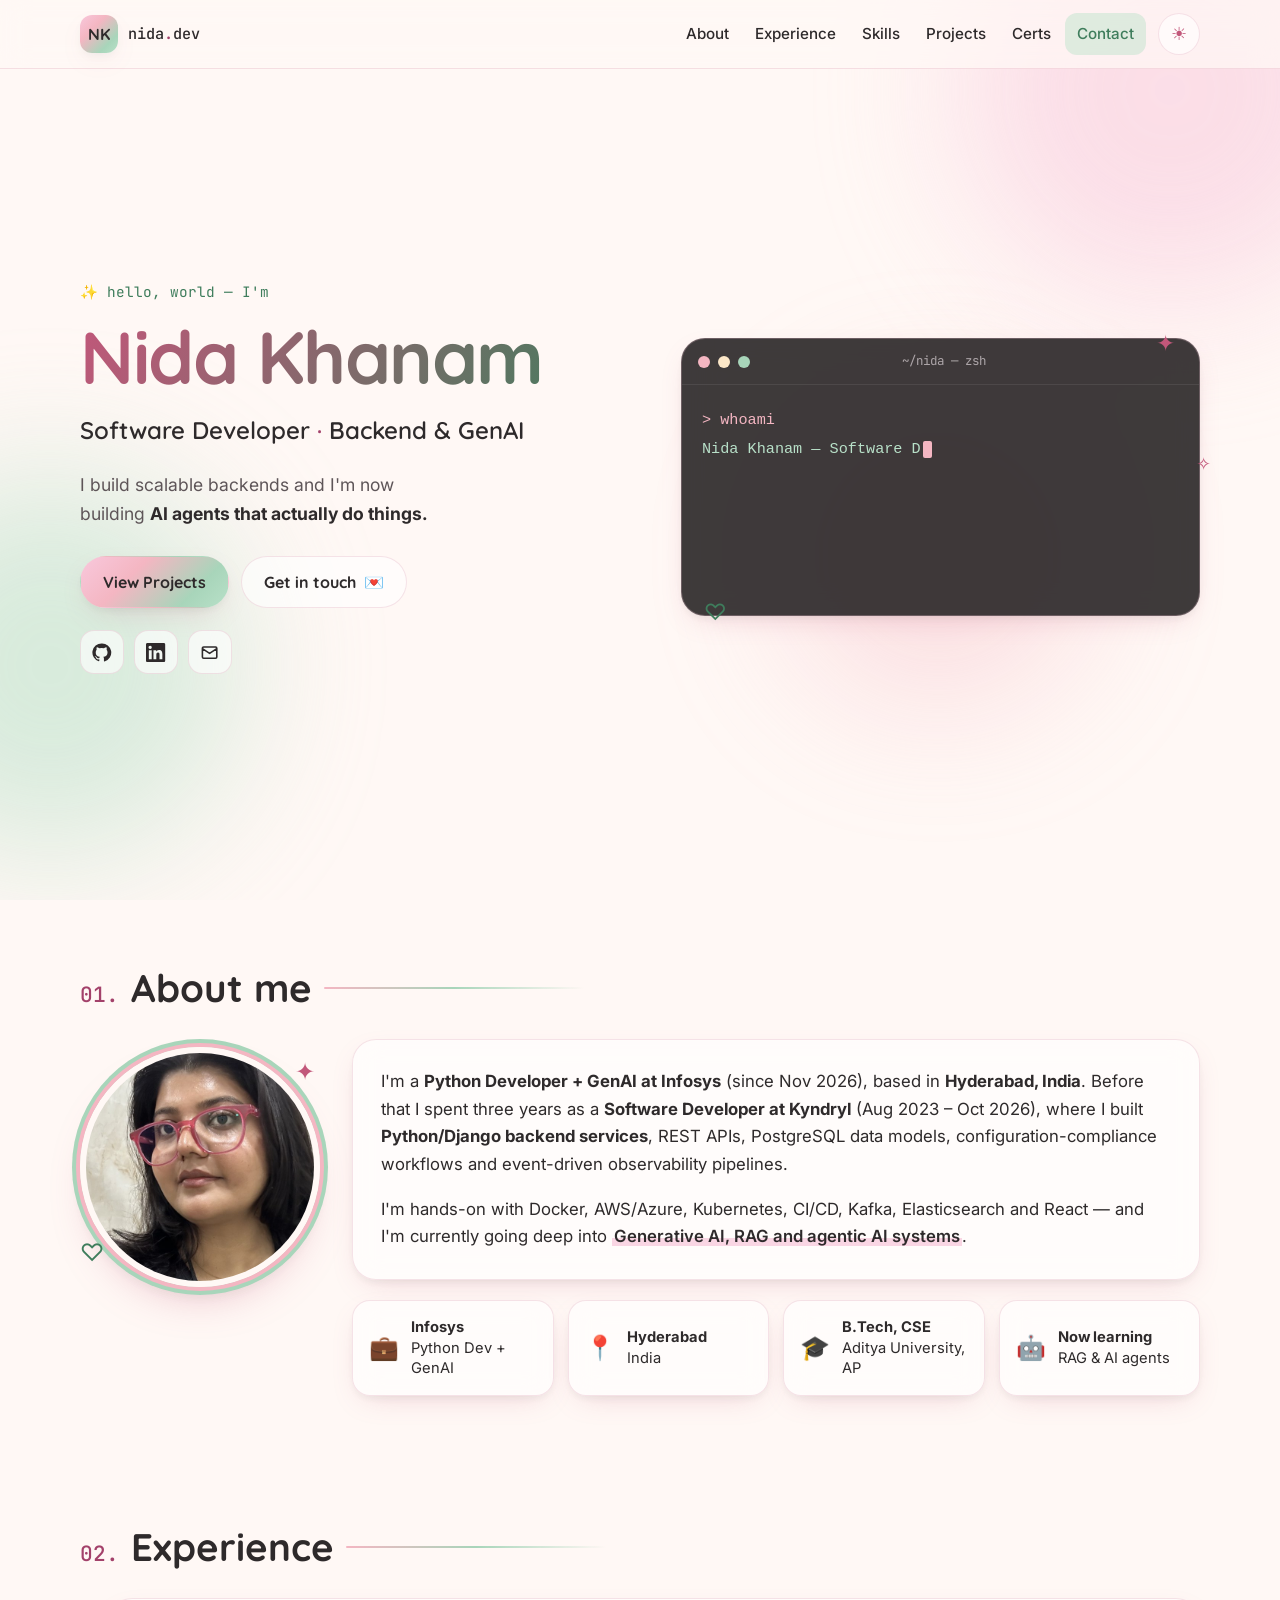
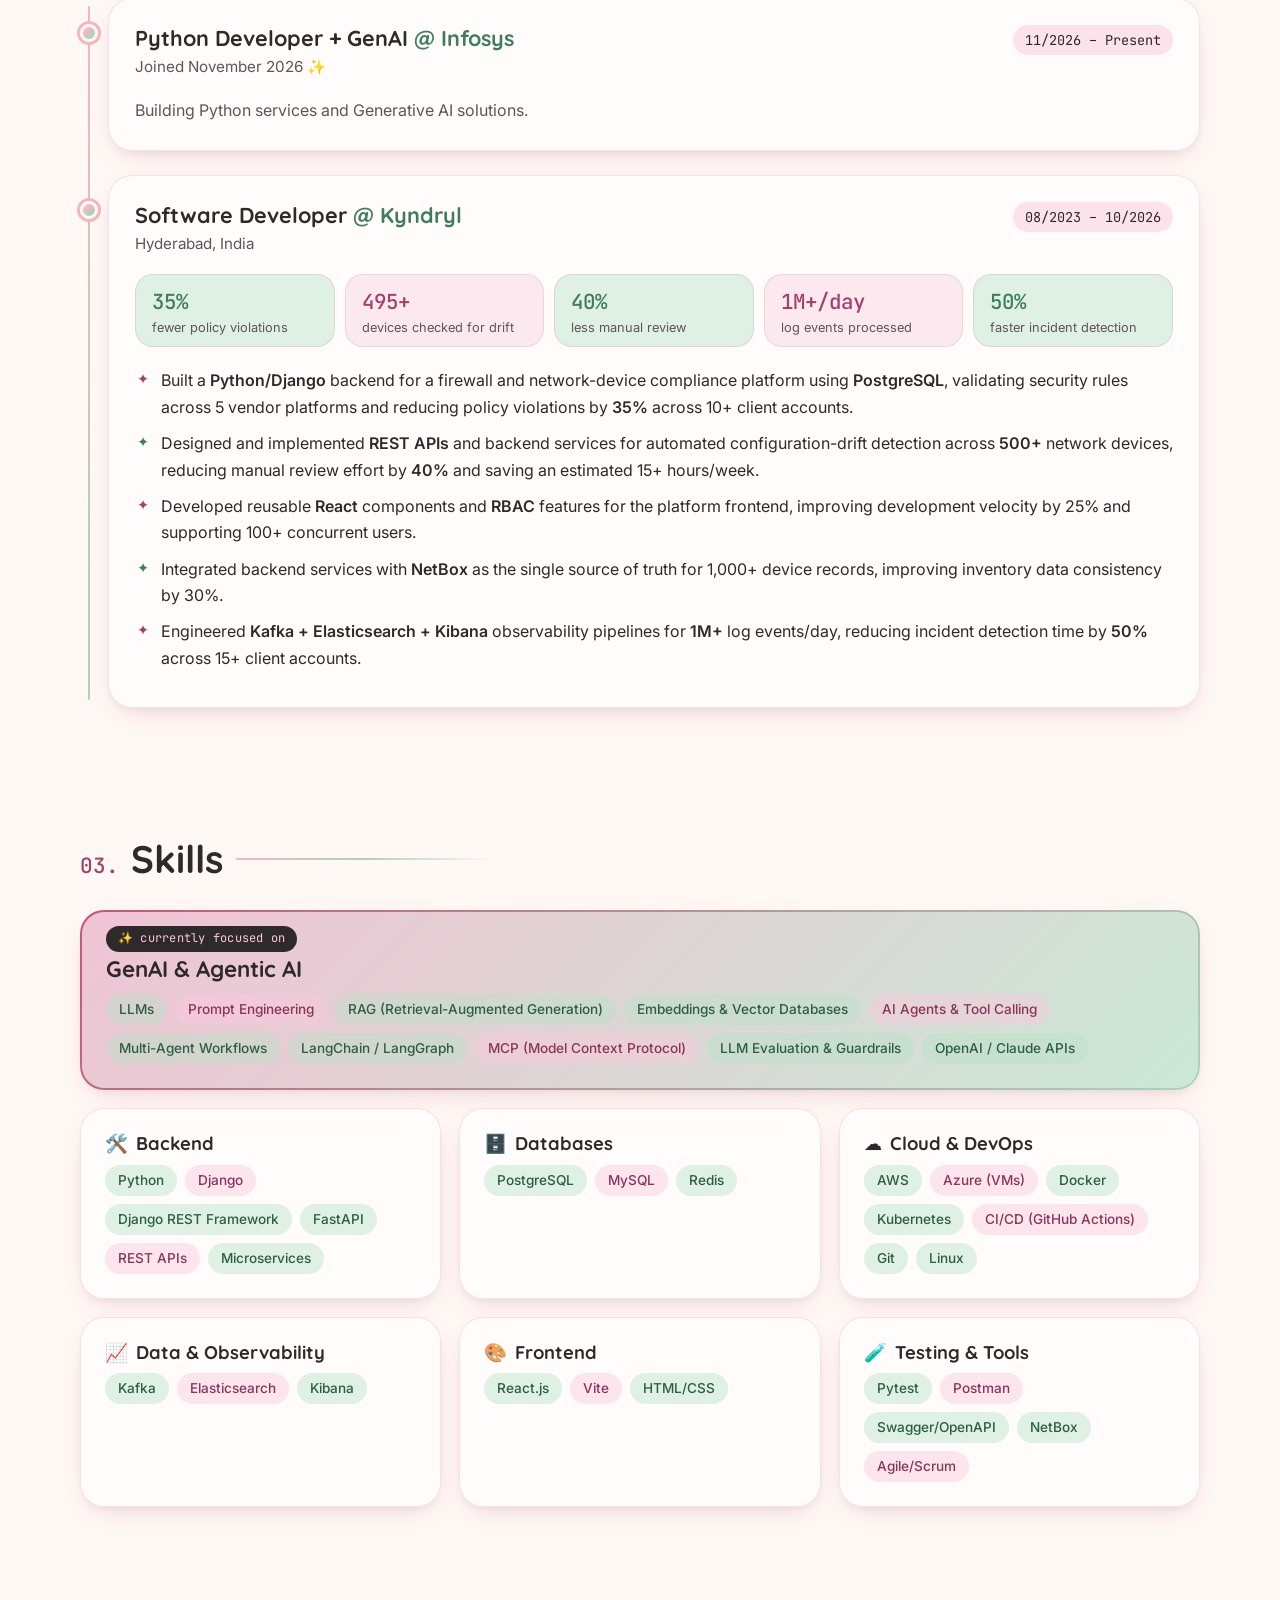
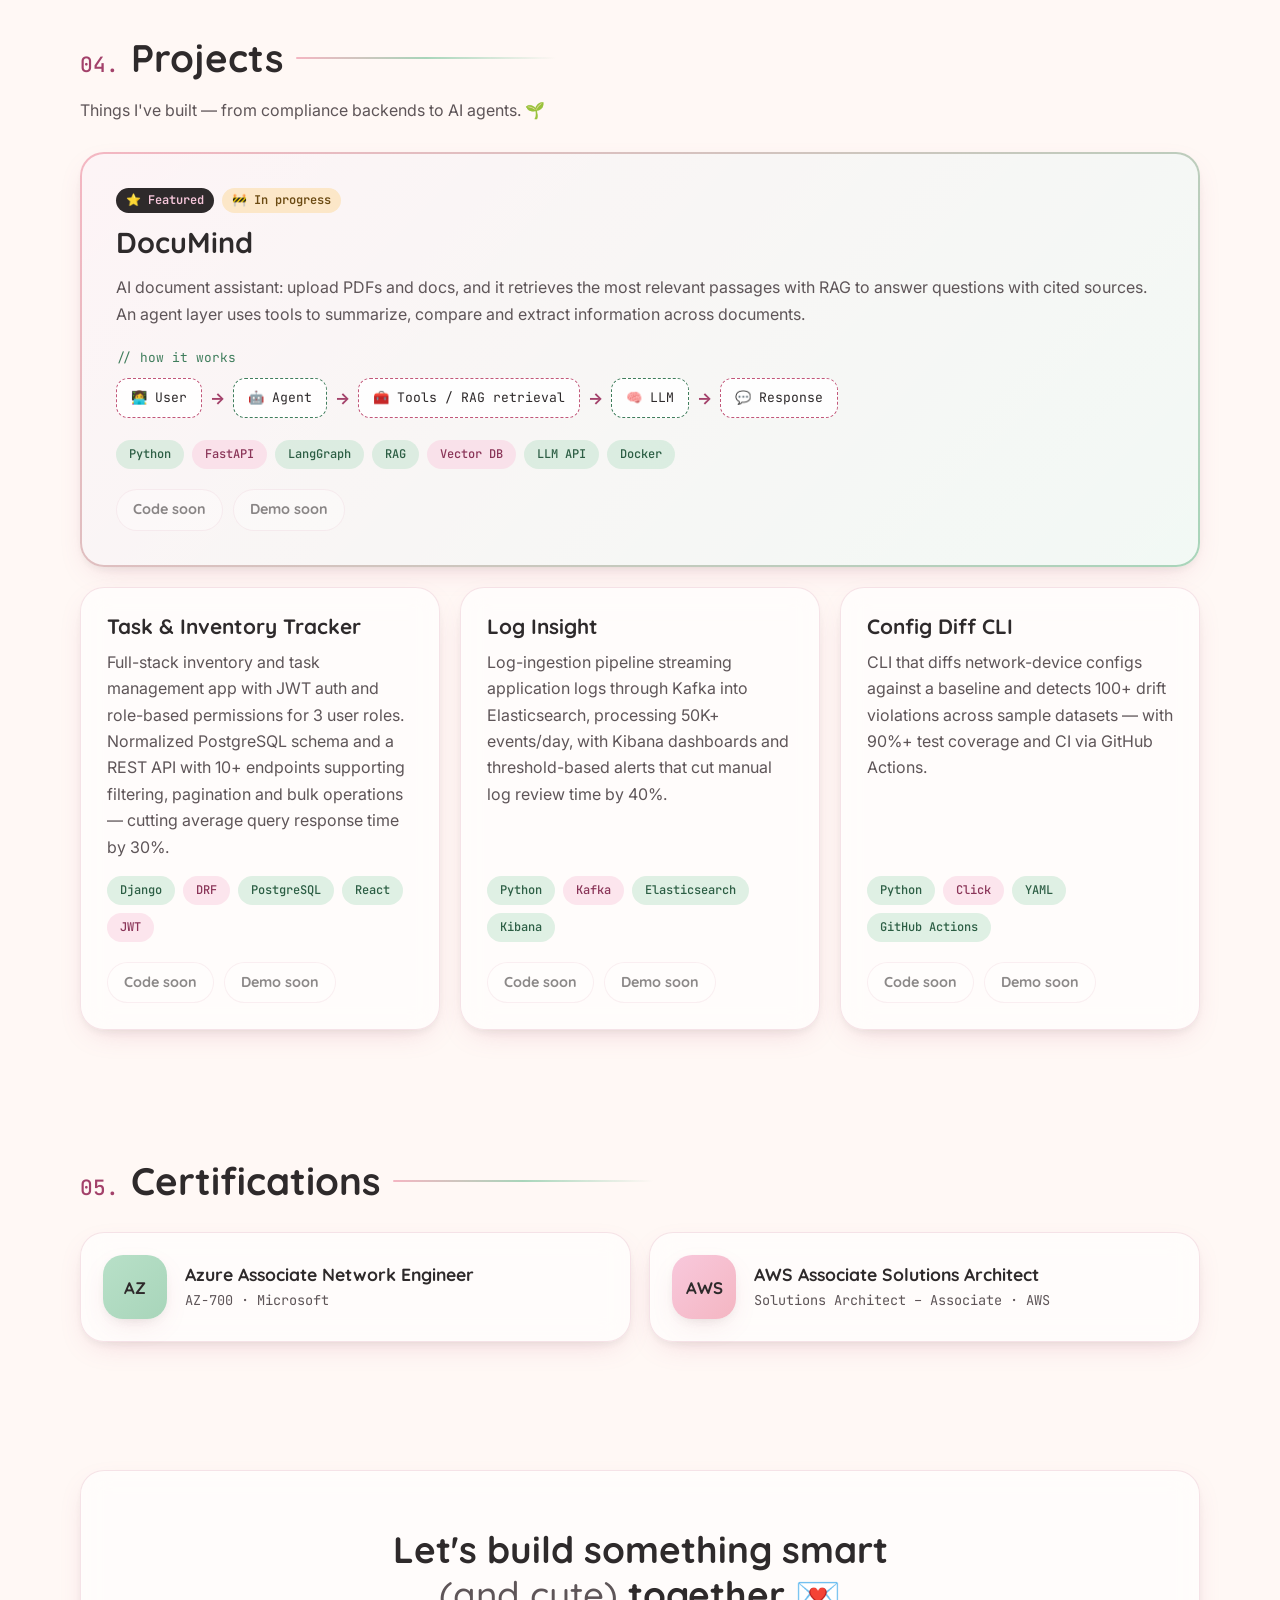
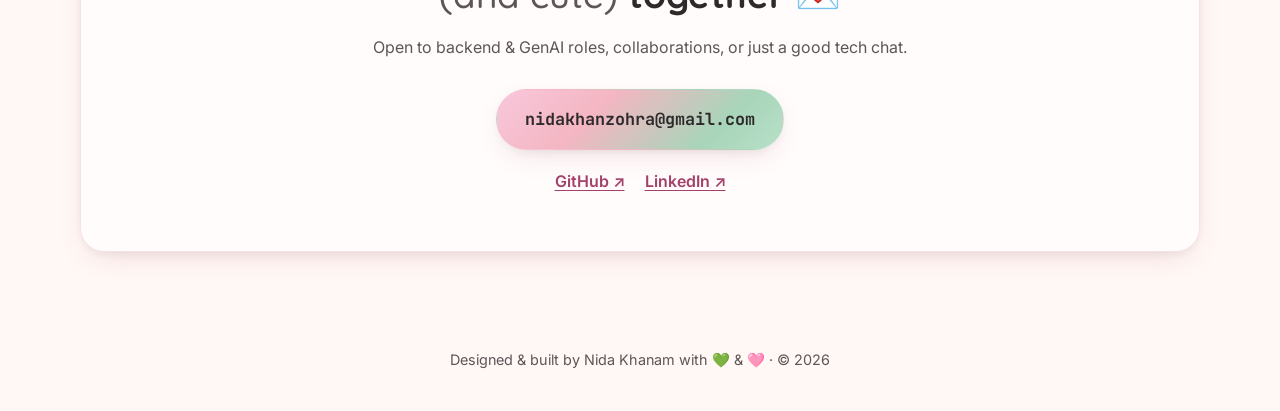
==== commit e9d7bff6: "Add Infosys role, DocuMind project; remove resume button Co-Authored-By: Claude Opus 5.5 <noreply@an" ====
--- a/index.html
+++ b/index.html
@@ -91,10 +91,7 @@
 
         <div class="hero__actions">
           <a href="#projects" class="btn btn--primary">View Projects</a>
-          <a href="assets/Nida_Khanam_Resume.pdf" class="btn btn--ghost" data-link="resume" download>
-            Download Resume
-            <svg class="icon" viewBox="0 0 24 24" aria-hidden="true"><path d="M12 3v12m0 0-5-5m5 5 5-5M5 21h14" fill="none" stroke="currentColor" stroke-width="2" stroke-linecap="round" stroke-linejoin="round"/></svg>
-          </a>
+          <a href="#contact" class="btn btn--ghost">Get in touch <span aria-hidden="true">💌</span></a>
         </div>
 
         <ul class="socials" aria-label="Social links">
@@ -143,8 +140,9 @@
         </figure>
         <div class="about__card glass">
           <p>
-            I'm a <strong>Software Developer at Kyndryl</strong> (Aug 2023 – present), based in
-            <strong>Hyderabad, India</strong>. I build <strong>Python/Django backend services</strong>,
+            I'm a <strong>Python Developer + GenAI at Infosys</strong> (since Nov 2026), based in
+            <strong>Hyderabad, India</strong>. Before that I spent three years as a
+            <strong>Software Developer at Kyndryl</strong> (Aug 2023 – Oct 2026), where I built <strong>Python/Django backend services</strong>,
             REST APIs, PostgreSQL data models, configuration-compliance workflows and
             event-driven observability pipelines.
           </p>
@@ -154,7 +152,7 @@
           </p>
         </div>
         <ul class="about__facts">
-          <li class="fact glass"><span class="fact__icon" aria-hidden="true">💼</span><span><strong>Kyndryl</strong><br />Software Developer</span></li>
+          <li class="fact glass"><span class="fact__icon" aria-hidden="true">💼</span><span><strong>Infosys</strong><br />Python Dev + GenAI</span></li>
           <li class="fact glass"><span class="fact__icon" aria-hidden="true">📍</span><span><strong>Hyderabad</strong><br />India</span></li>
           <li class="fact glass"><span class="fact__icon" aria-hidden="true">🎓</span><span><strong>B.Tech, CSE</strong><br />Aditya University, AP</span></li>
           <li class="fact glass"><span class="fact__icon" aria-hidden="true">🤖</span><span><strong>Now learning</strong><br />RAG &amp; AI agents</span></li>
@@ -167,6 +165,20 @@
       <h2 class="section__title reveal" id="exp-title"><span class="section__num">02.</span> Experience</h2>
 
       <ol class="timeline">
+        <li class="timeline__item reveal">
+          <span class="timeline__marker" aria-hidden="true"></span>
+          <article class="timeline__card glass">
+            <header class="timeline__head">
+              <div>
+                <h3>Python Developer + GenAI <span class="at">@ Infosys</span></h3>
+                <p class="muted">Joined November 2026 <span aria-hidden="true">✨</span></p>
+              </div>
+              <p class="pill pill--date pill--now"><time datetime="2026-11">11/2026</time> – Present</p>
+            </header>
+            <p class="timeline__note">Building Python services and Generative AI solutions.</p>
+          </article>
+        </li>
+
         <li class="timeline__item reveal">
           <span class="timeline__marker" aria-hidden="true"></span>
           <article class="timeline__card glass">
@@ -175,7 +187,7 @@
                 <h3>Software Developer <span class="at">@ Kyndryl</span></h3>
                 <p class="muted">Hyderabad, India</p>
               </div>
-              <p class="pill pill--date"><time datetime="2023-08">08/2023</time> – Present</p>
+              <p class="pill pill--date"><time datetime="2023-08">08/2023</time> – <time datetime="2026-10">10/2026</time></p>
             </header>
 
             <ul class="stats" aria-label="Key impact numbers">
--- a/styles.css
+++ b/styles.css
@@ -360,6 +360,10 @@
   background: linear-gradient(var(--baby-pink), var(--sage)); border-radius: 2px;
 }
 .timeline__item { position: relative; }
+.timeline__item + .timeline__item { margin-top: 24px; }
+.timeline__note { margin: 0; color: var(--text-muted); }
+.pill--now { background: rgba(184, 224, 200, 0.6); }
+[data-theme="dark"] .pill--now { background: rgba(63, 125, 92, 0.45); }
 .timeline__marker {
   position: absolute; left: -28px; top: 26px; width: 18px; height: 18px; border-radius: 50%;
   background: var(--grad); border: 3px solid var(--bg); box-shadow: 0 0 0 3px var(--baby-pink);
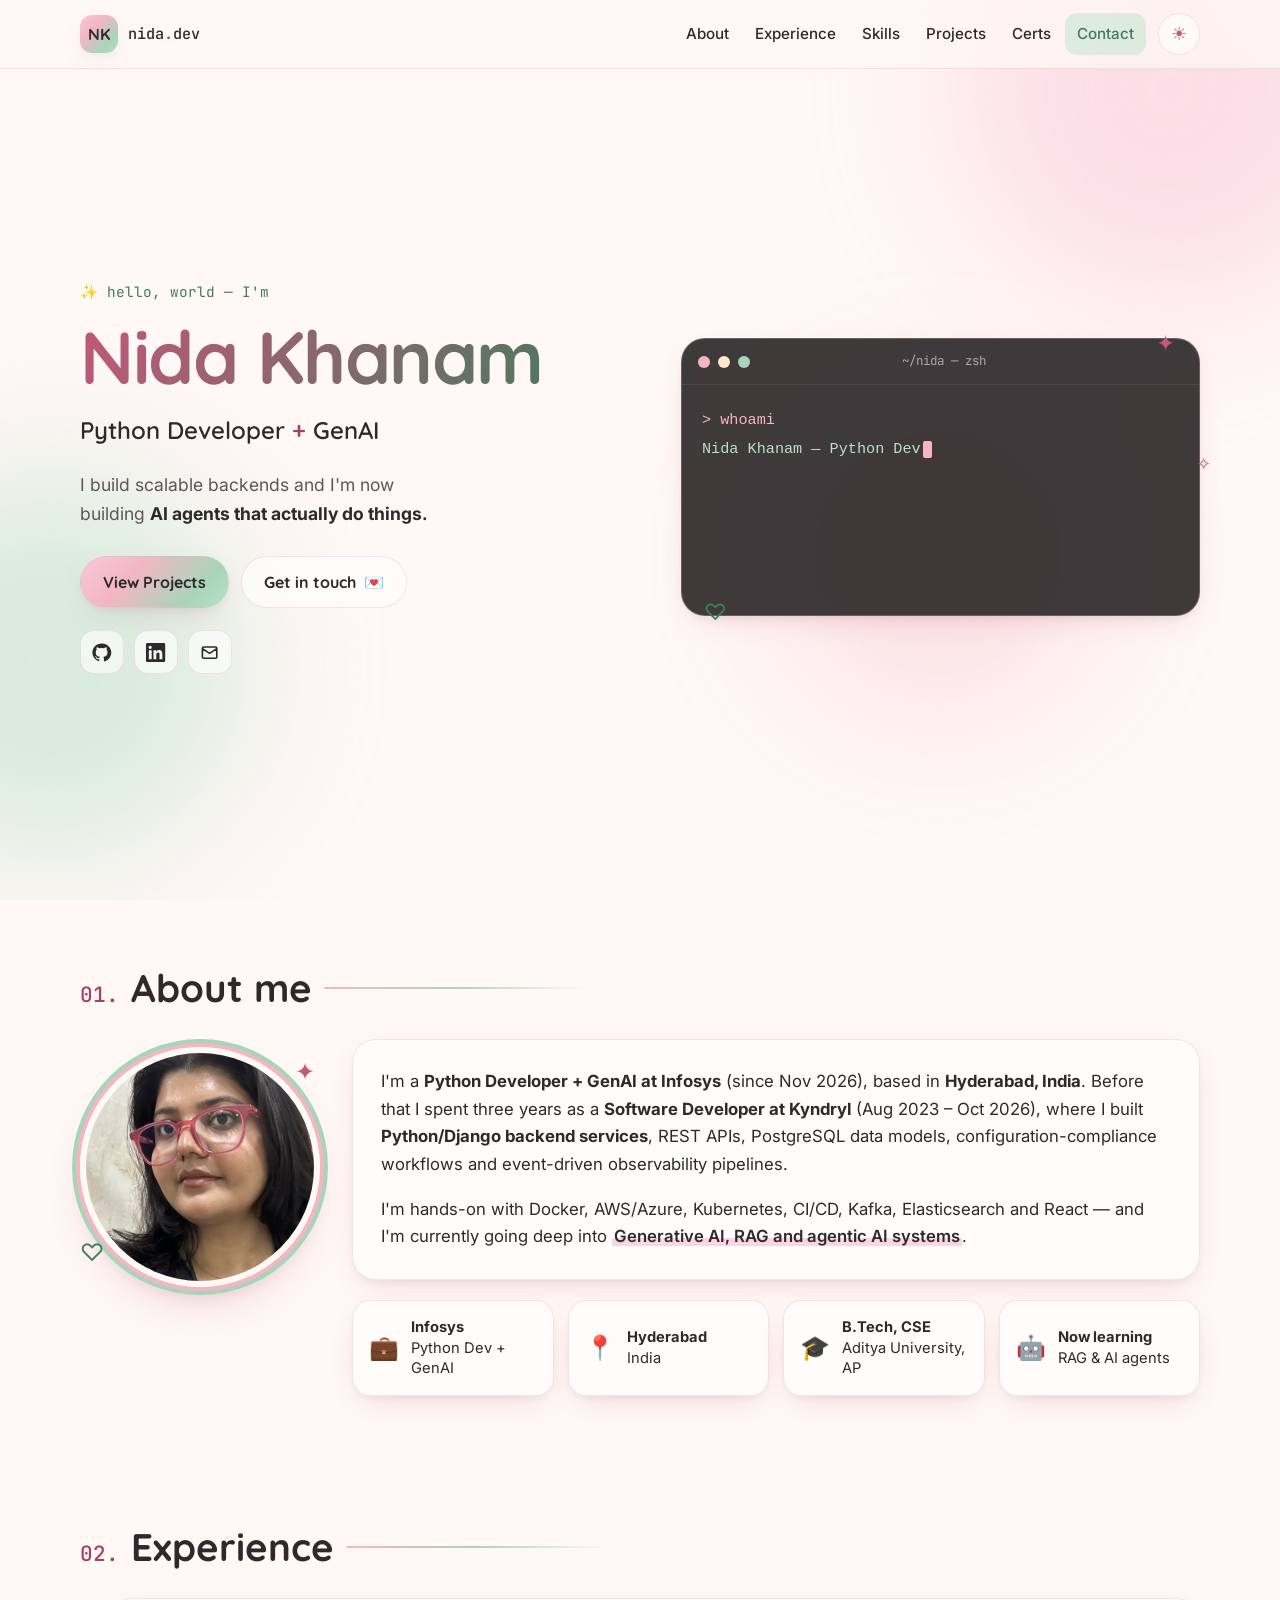
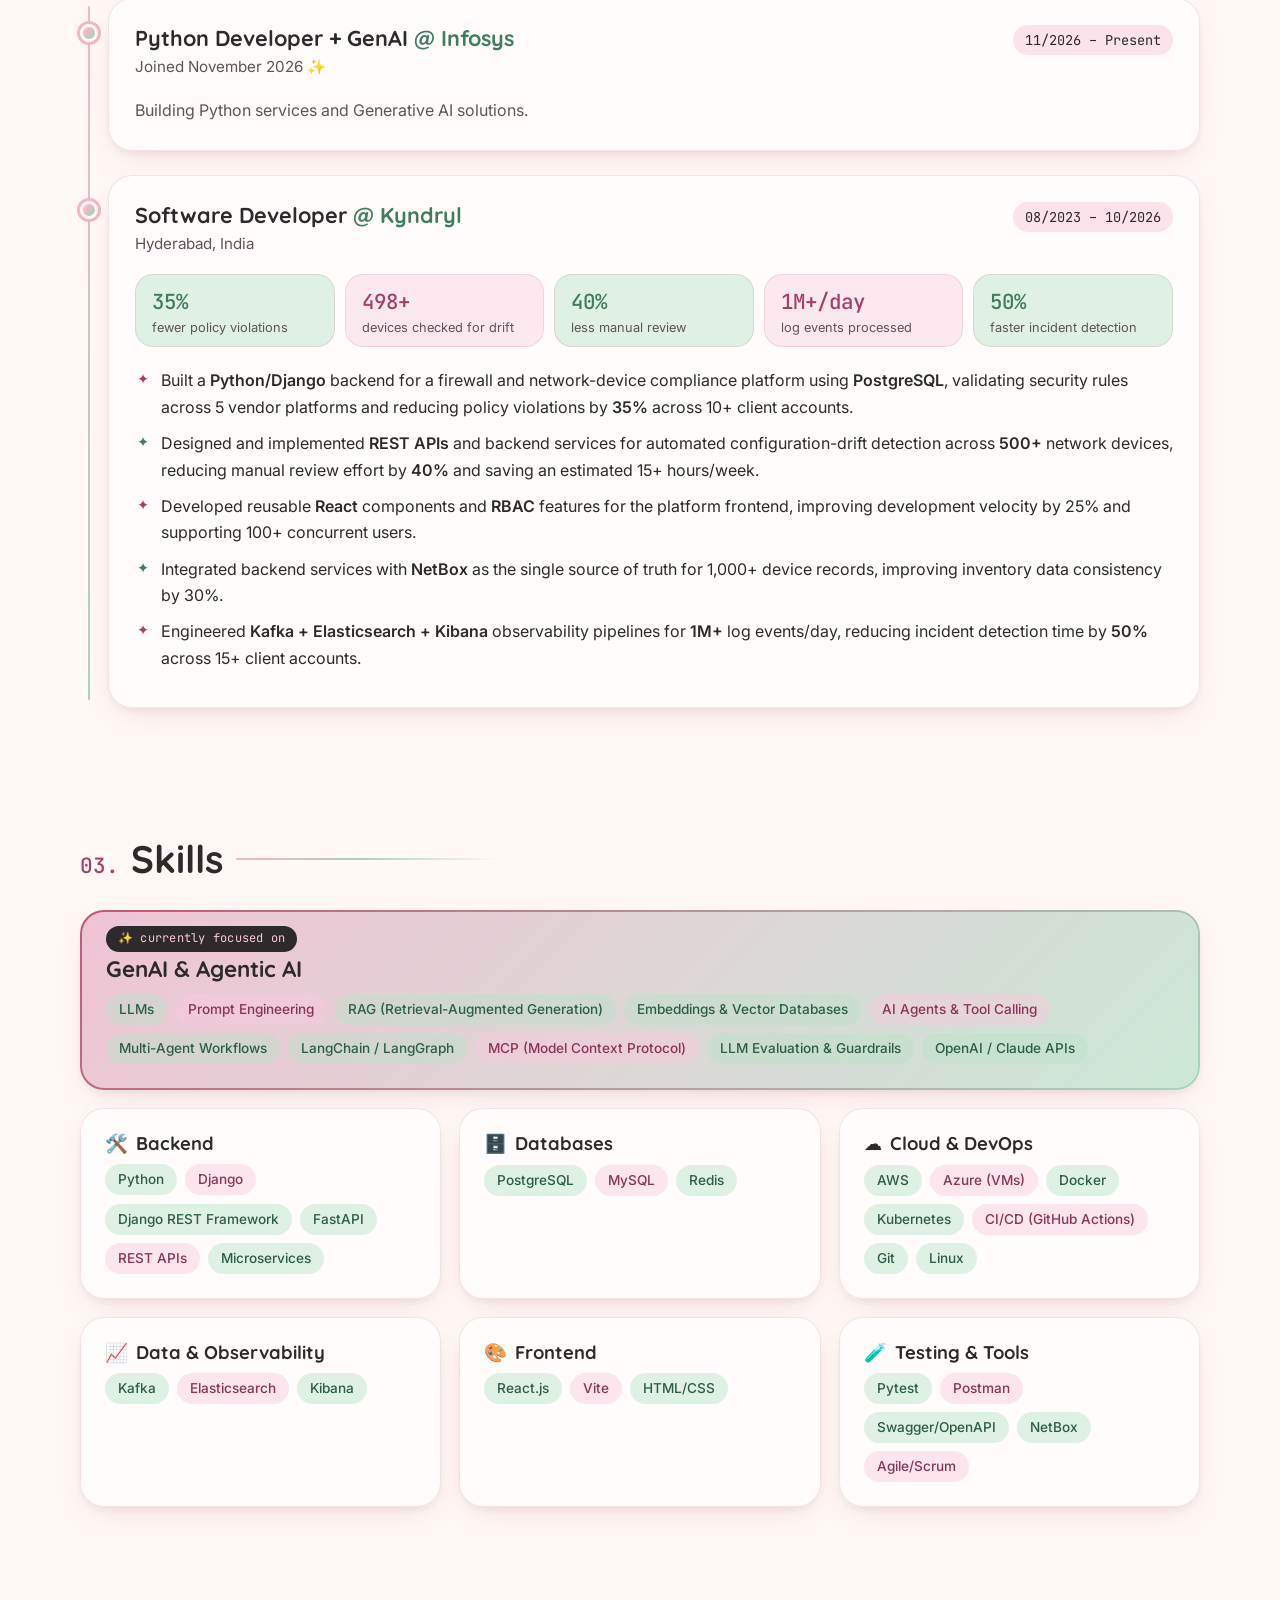
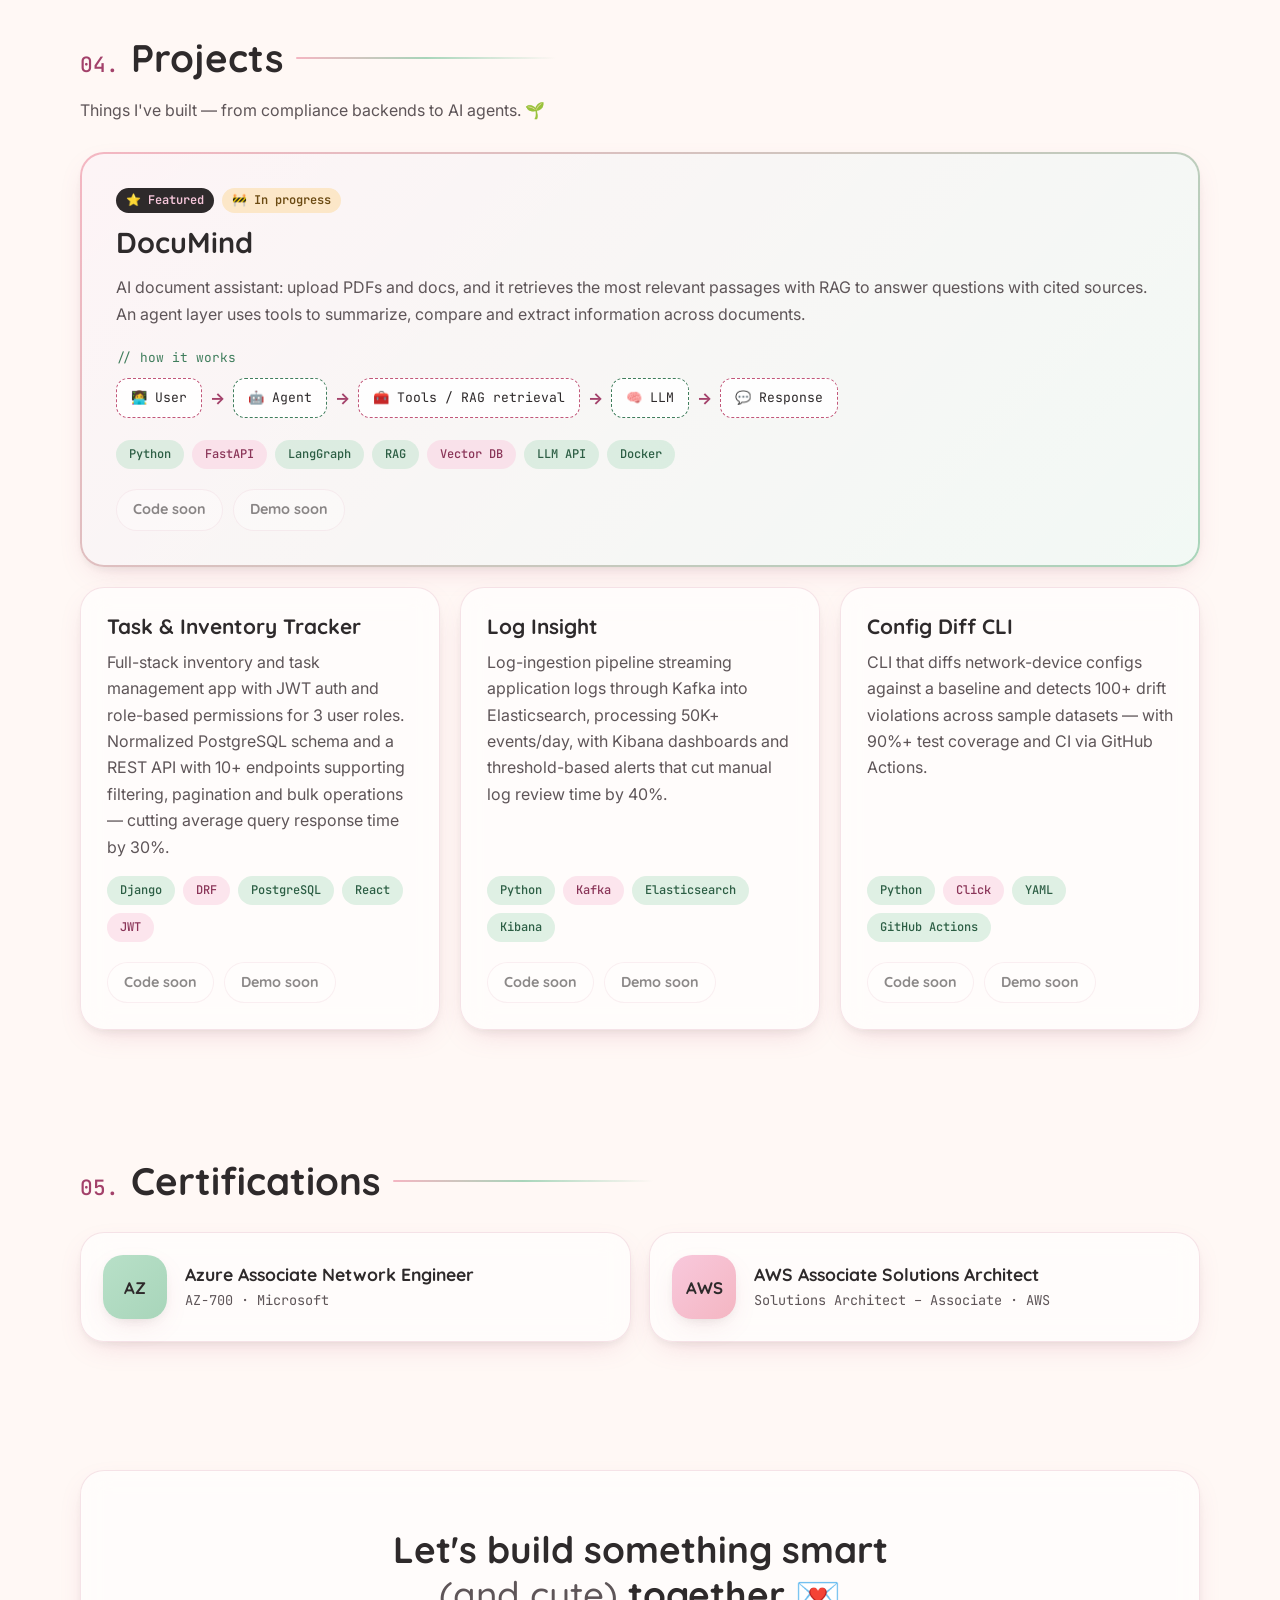
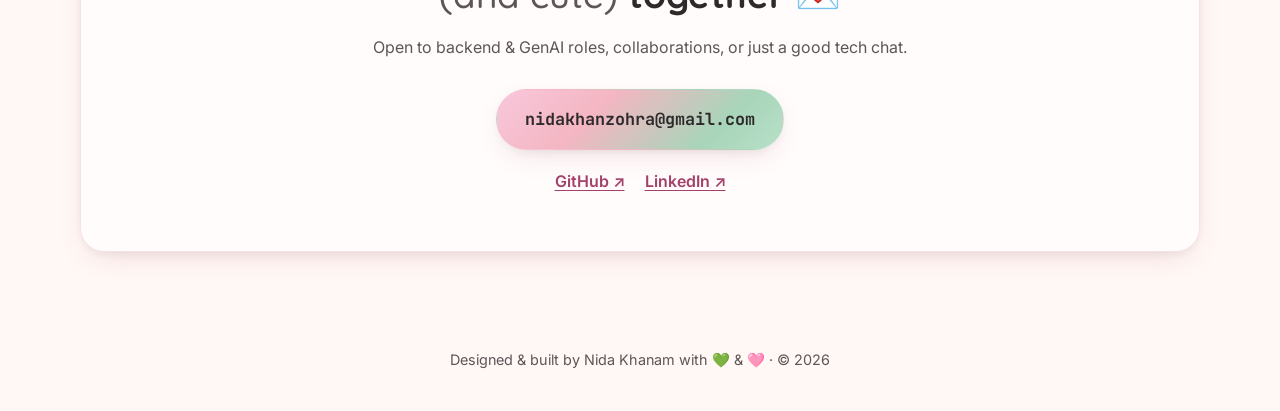
==== commit 8cf437d8: "Hero subtitle: Python Developer + GenAI; cache-bust CSS/JS Co-Authored-By: Claude Opus 5.5 <noreply@" ====
--- a/index.html
+++ b/index.html
@@ -3,23 +3,23 @@
 <head>
   <meta charset="UTF-8" />
   <meta name="viewport" content="width=device-width, initial-scale=1" />
-  <title>Nida Khanam · Software Developer · Backend &amp; GenAI</title>
-  <meta name="description" content="Nida Khanam is a Software Developer in Hyderabad building scalable Python/Django backends, event-driven pipelines and GenAI / agentic AI systems (RAG, LLM agents, tool calling)." />
+  <title>Nida Khanam · Python Developer + GenAI</title>
+  <meta name="description" content="Nida Khanam is a Python Developer + GenAI at Infosys in Hyderabad, building scalable Python/Django backends, event-driven pipelines and GenAI / agentic AI systems (RAG, LLM agents, tool calling)." />
   <meta name="author" content="Nida Khanam" />
   <meta name="theme-color" content="#FFF8F5" media="(prefers-color-scheme: light)" />
   <meta name="theme-color" content="#1E1424" media="(prefers-color-scheme: dark)" />
 
   <!-- Open Graph / social preview (update og:url after you publish) -->
   <meta property="og:type" content="website" />
-  <meta property="og:title" content="Nida Khanam · Software Developer · Backend & GenAI" />
+  <meta property="og:title" content="Nida Khanam · Python Developer + GenAI" />
   <meta property="og:description" content="I build scalable backends and I'm now building AI agents that actually do things." />
   <meta property="og:url" content="https://nidakhanam.github.io/" />
   <meta property="og:image" content="https://nidakhanam.github.io/assets/og-image.png" />
   <meta property="og:image:width" content="1200" />
   <meta property="og:image:height" content="630" />
-  <meta property="og:image:alt" content="Nida Khanam — Software Developer, Backend & GenAI" />
+  <meta property="og:image:alt" content="Nida Khanam — Python Developer + GenAI" />
   <meta name="twitter:card" content="summary_large_image" />
-  <meta name="twitter:title" content="Nida Khanam · Software Developer · Backend & GenAI" />
+  <meta name="twitter:title" content="Nida Khanam · Python Developer + GenAI" />
   <meta name="twitter:description" content="I build scalable backends and I'm now building AI agents that actually do things." />
   <meta name="twitter:image" content="https://nidakhanam.github.io/assets/og-image.png" />
 
@@ -29,7 +29,7 @@
   <link rel="preconnect" href="https://fonts.googleapis.com" />
   <link rel="preconnect" href="https://fonts.gstatic.com" crossorigin />
   <link href="https://fonts.googleapis.com/css2?family=Quicksand:wght@500;600;700&family=Inter:wght@400;500;600&family=JetBrains+Mono:wght@400;500&display=swap" rel="stylesheet" />
-  <link rel="stylesheet" href="styles.css" />
+  <link rel="stylesheet" href="styles.css?v=3" />
 
   <!-- Apply saved / system theme before paint to avoid a flash -->
   <script>
@@ -41,7 +41,7 @@
       document.documentElement.classList.add("js");
     })();
   </script>
-  <script src="script.js" defer></script>
+  <script src="script.js?v=3" defer></script>
 </head>
 <body>
   <a class="skip-link" href="#main">Skip to content</a>
@@ -86,7 +86,7 @@
       <div class="hero__text">
         <p class="eyebrow"><span aria-hidden="true">✨</span> hello, world — I'm</p>
         <h1 id="hero-title" class="hero__name">Nida Khanam</h1>
-        <p class="hero__title">Software Developer <span class="dot" aria-hidden="true">·</span> Backend &amp; GenAI</p>
+        <p class="hero__title">Python Developer <span class="dot" aria-hidden="true">+</span> GenAI</p>
         <p class="hero__tagline">I build scalable backends and I'm now building <strong>AI agents that actually do things.</strong></p>
 
         <div class="hero__actions">
@@ -114,7 +114,7 @@
       </div>
 
       <!-- Fake terminal window -->
-      <div class="terminal glass" role="img" aria-label="Terminal: whoami prints Nida Khanam, Software Developer. cat skills.txt prints Python, Django, GenAI, RAG, Agents, Kafka.">
+      <div class="terminal glass" role="img" aria-label="Terminal: whoami prints Nida Khanam, Python Developer + GenAI. cat skills.txt prints Python, Django, GenAI, RAG, Agents, Kafka.">
         <div class="terminal__bar" aria-hidden="true">
           <span class="tdot tdot--pink"></span>
           <span class="tdot tdot--cream"></span>
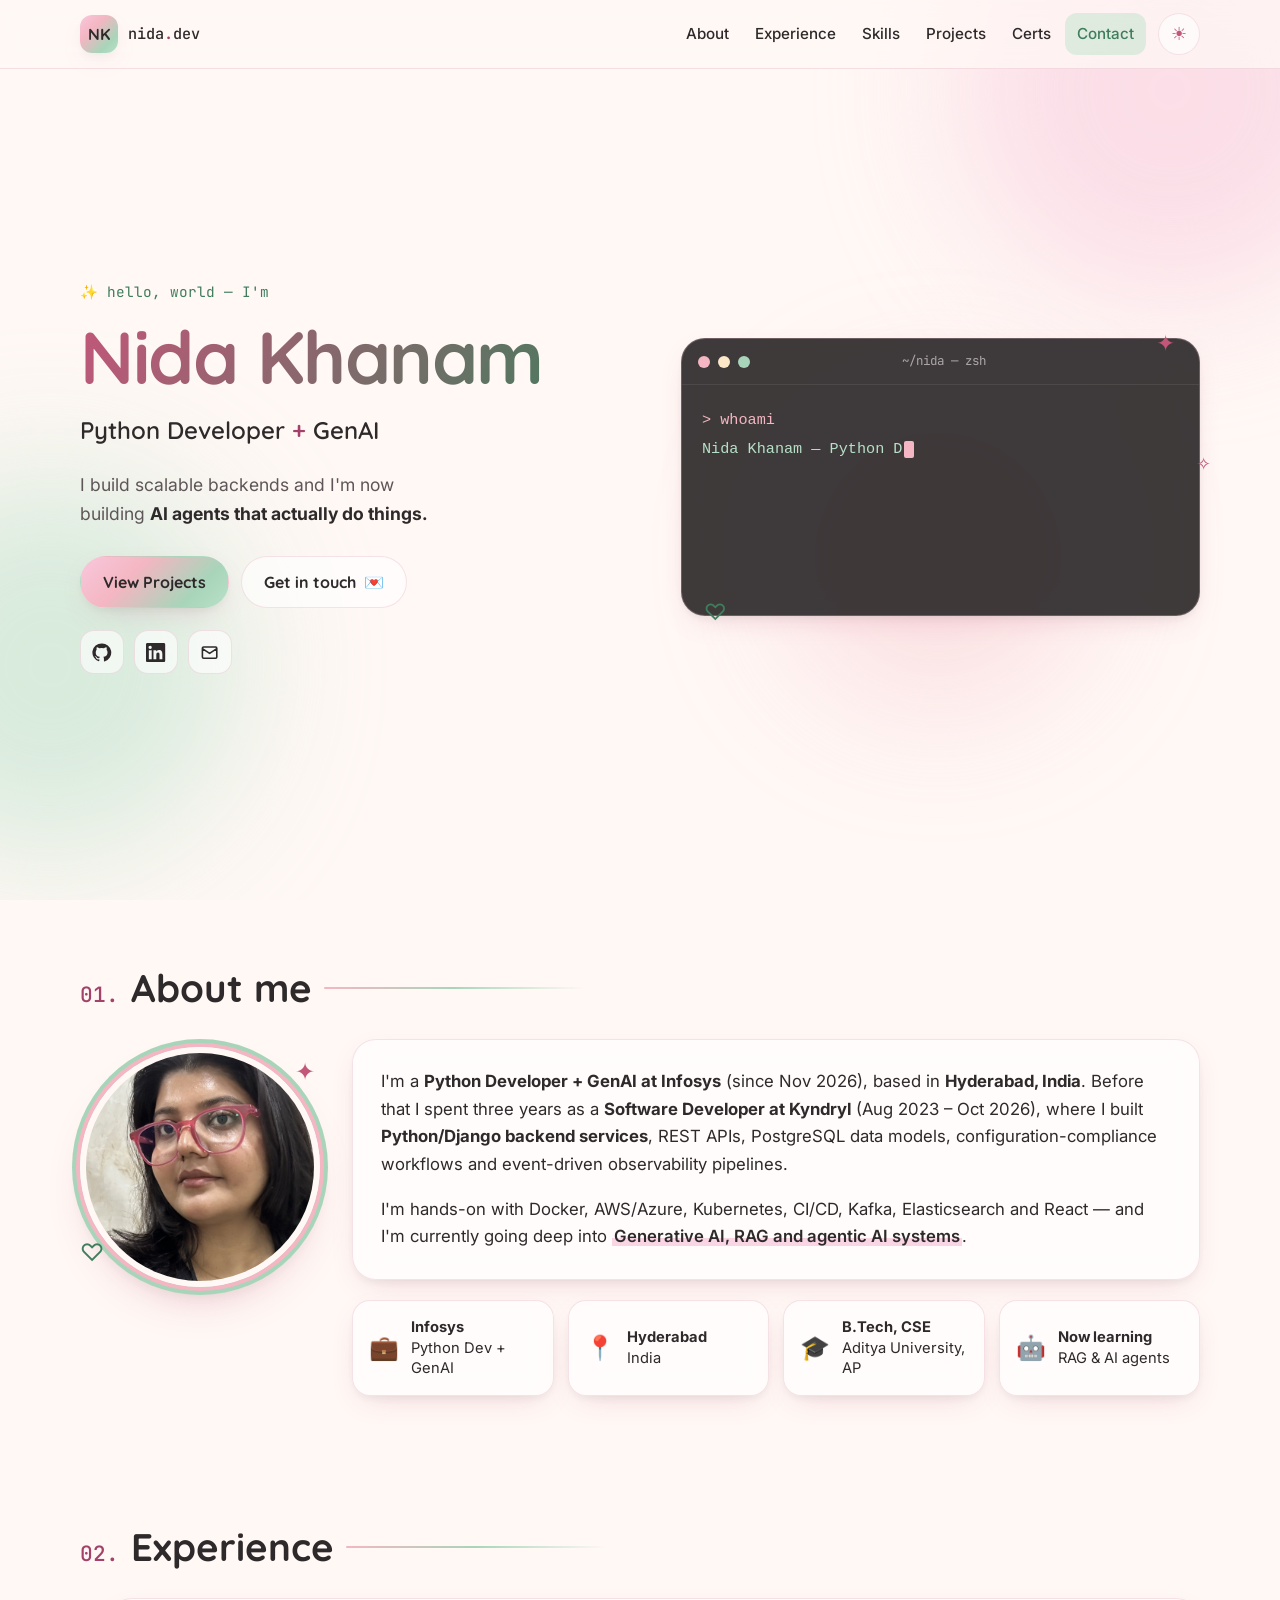
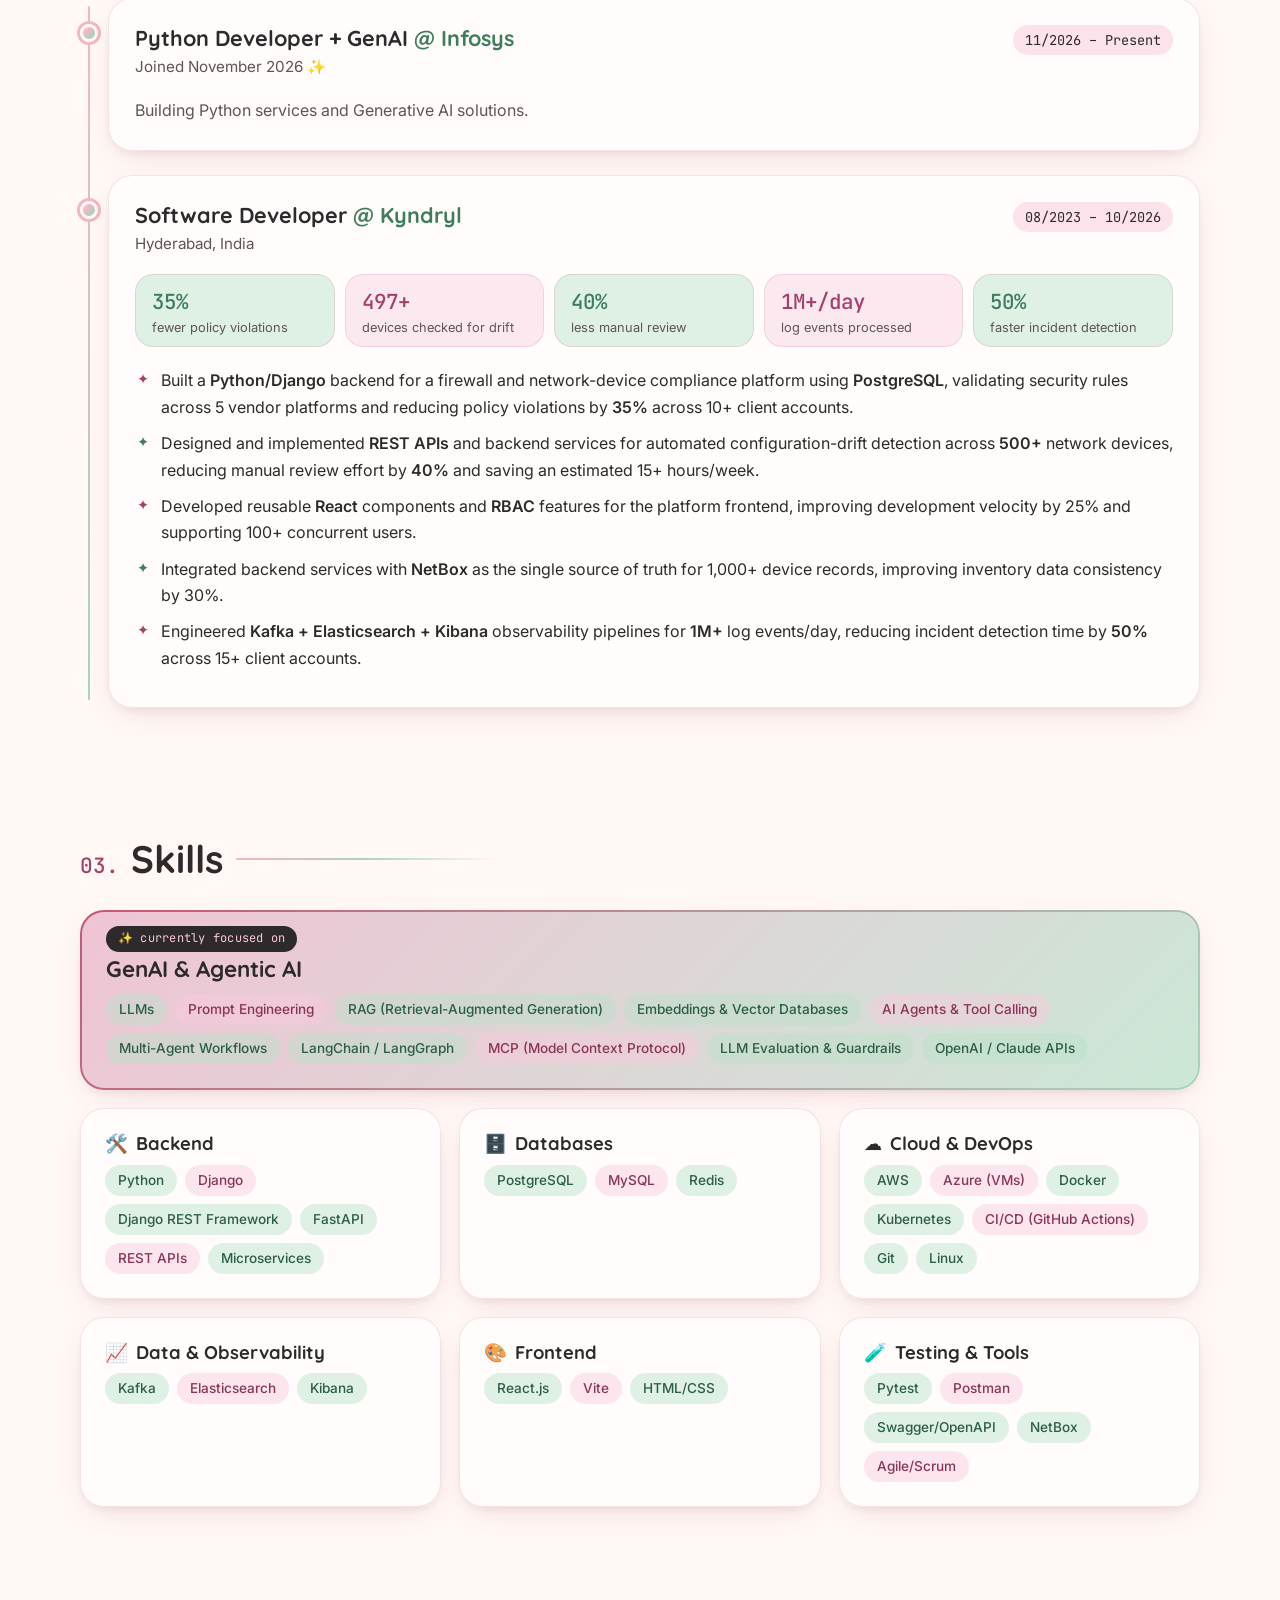
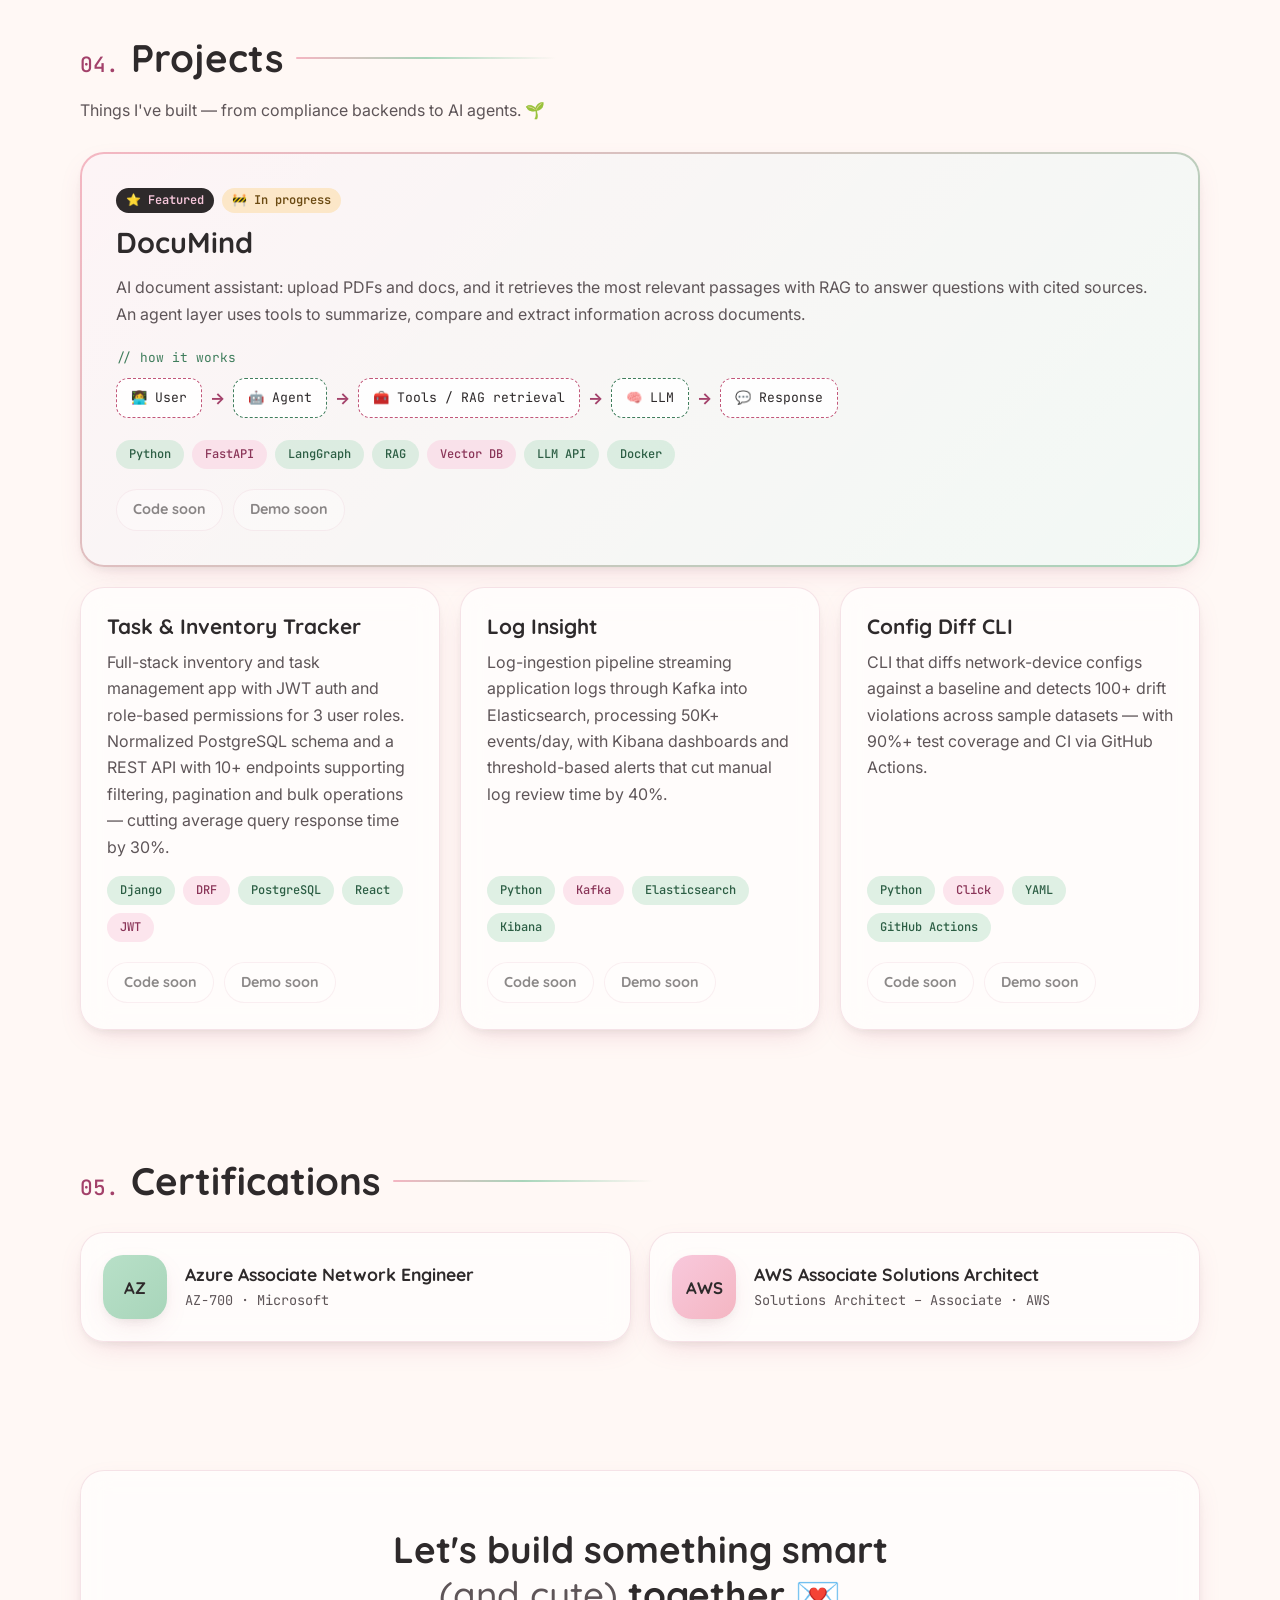
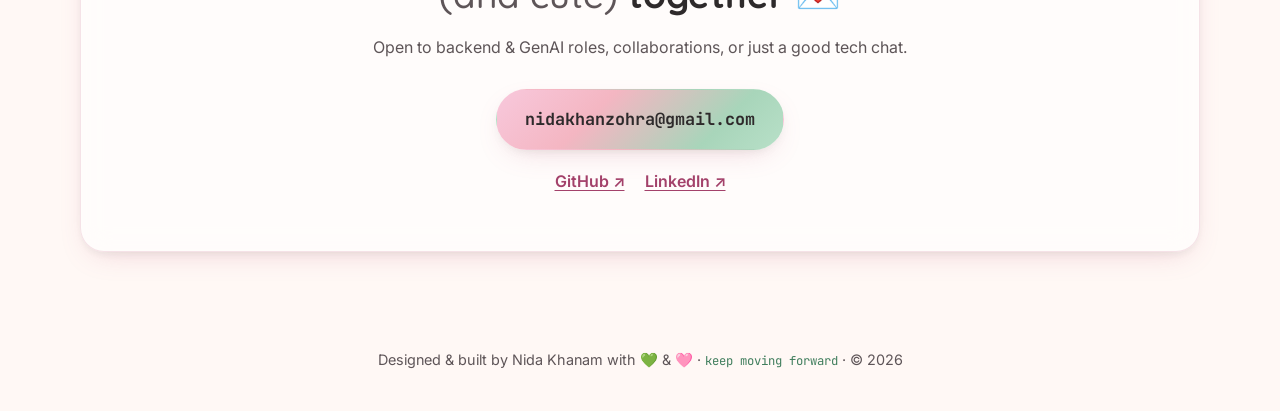
==== commit a42ace93: "Add 404 page, footer motto and console hello Co-Authored-By: Claude Opus 5.5 <noreply@anthropic.com>" ====
--- a/index.html
+++ b/index.html
@@ -29,7 +29,7 @@
   <link rel="preconnect" href="https://fonts.googleapis.com" />
   <link rel="preconnect" href="https://fonts.gstatic.com" crossorigin />
   <link href="https://fonts.googleapis.com/css2?family=Quicksand:wght@500;600;700&family=Inter:wght@400;500;600&family=JetBrains+Mono:wght@400;500&display=swap" rel="stylesheet" />
-  <link rel="stylesheet" href="styles.css?v=3" />
+  <link rel="stylesheet" href="styles.css?v=4" />
 
   <!-- Apply saved / system theme before paint to avoid a flash -->
   <script>
@@ -41,7 +41,7 @@
       document.documentElement.classList.add("js");
     })();
   </script>
-  <script src="script.js?v=3" defer></script>
+  <script src="script.js?v=4" defer></script>
 </head>
 <body>
   <a class="skip-link" href="#main">Skip to content</a>
@@ -305,7 +305,7 @@
   </main>
 
   <footer class="footer">
-    <p>Designed &amp; built by Nida Khanam with <span aria-label="green heart">💚</span> &amp; <span aria-label="pink heart">🩷</span> · © 2026</p>
+    <p>Designed &amp; built by Nida Khanam with <span aria-label="green heart">💚</span> &amp; <span aria-label="pink heart">🩷</span> · <em class="footer__motto">keep moving forward</em> · © 2026</p>
   </footer>
 </body>
 </html>
--- a/styles.css
+++ b/styles.css
@@ -507,6 +507,19 @@
 /* ---------- Footer ---------- */
 .footer { text-align: center; padding: 32px 16px 40px; font-size: 0.9rem; color: var(--text-muted); }
 .footer p { margin: 0; }
+.footer__motto { font-family: var(--font-mono); font-style: normal; font-size: 0.85em; color: var(--accent-green); }
+
+/* ---------- 404 ---------- */
+.notfound { min-height: 100svh; display: grid; place-items: center; padding: 32px 16px; }
+.notfound__card { width: min(100%, 560px); text-align: center; padding: 14px 14px 32px; }
+.notfound__term { border-radius: var(--r-md); }
+.notfound .terminal__body { text-align: left; min-height: 0; padding-bottom: 8px; }
+.notfound__code {
+  font-family: var(--font-display); font-weight: 700; font-size: clamp(4rem, 18vw, 6.5rem); line-height: 1;
+  margin: 28px 0 8px; background: var(--grad-text); -webkit-background-clip: text; background-clip: text; color: transparent;
+}
+.notfound h1 { font-size: clamp(1.3rem, 4.5vw, 1.7rem); padding-inline: 24px; }
+.notfound p { color: var(--text-muted); padding-inline: 24px; }
 
 /* ---------- Reduced motion ---------- */
 @media (prefers-reduced-motion: reduce) {
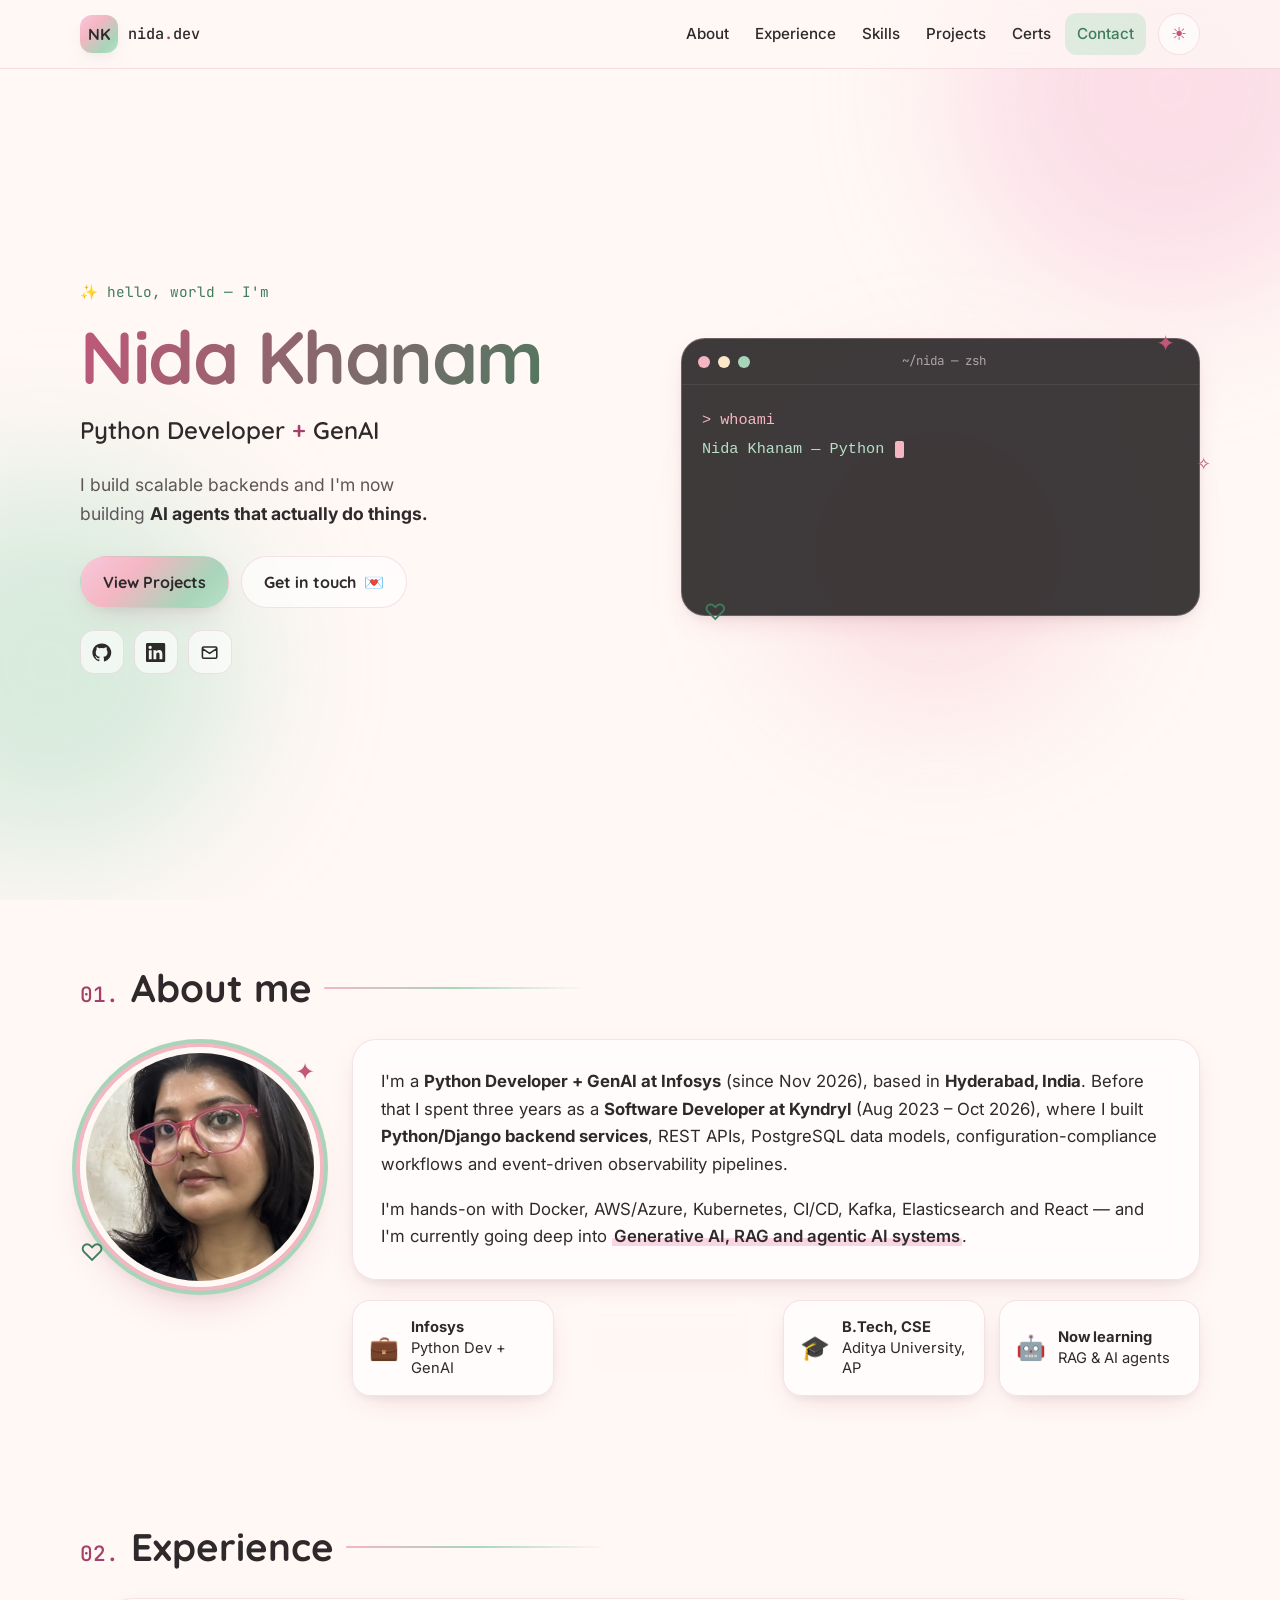
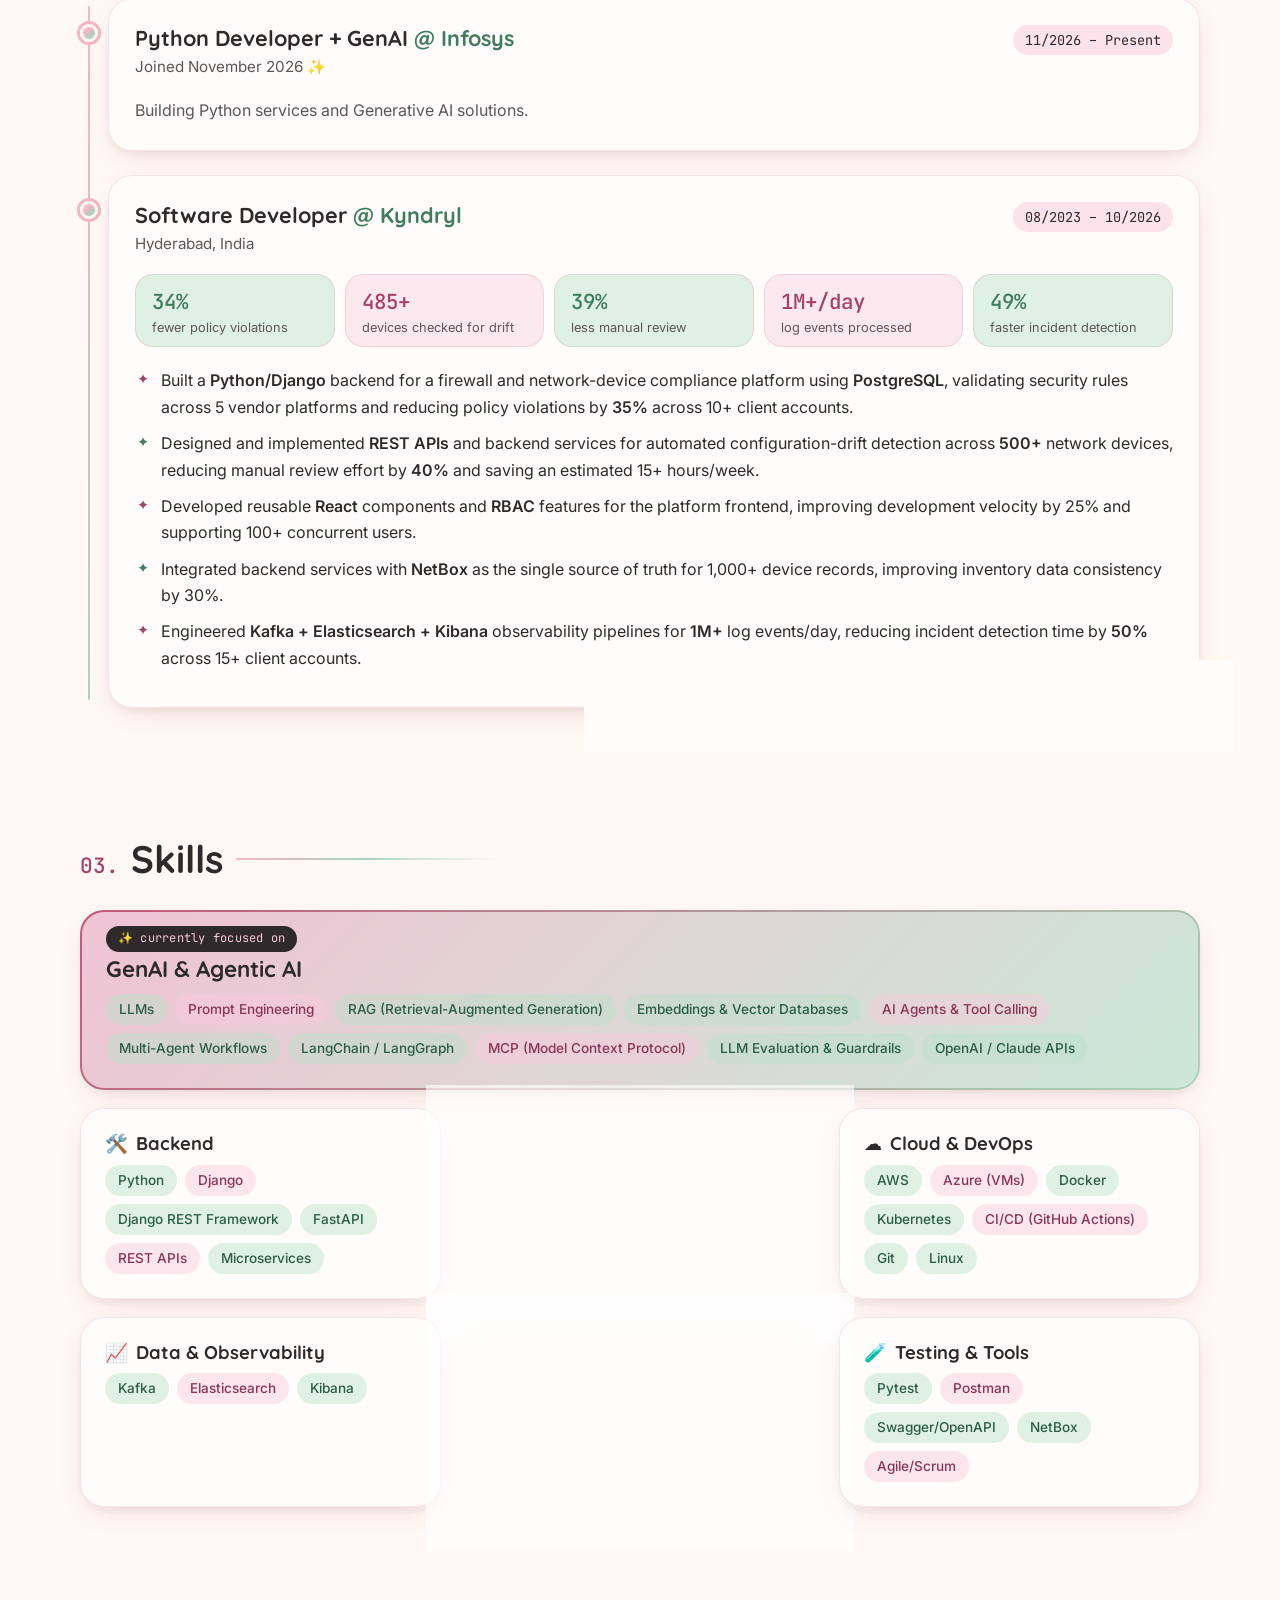
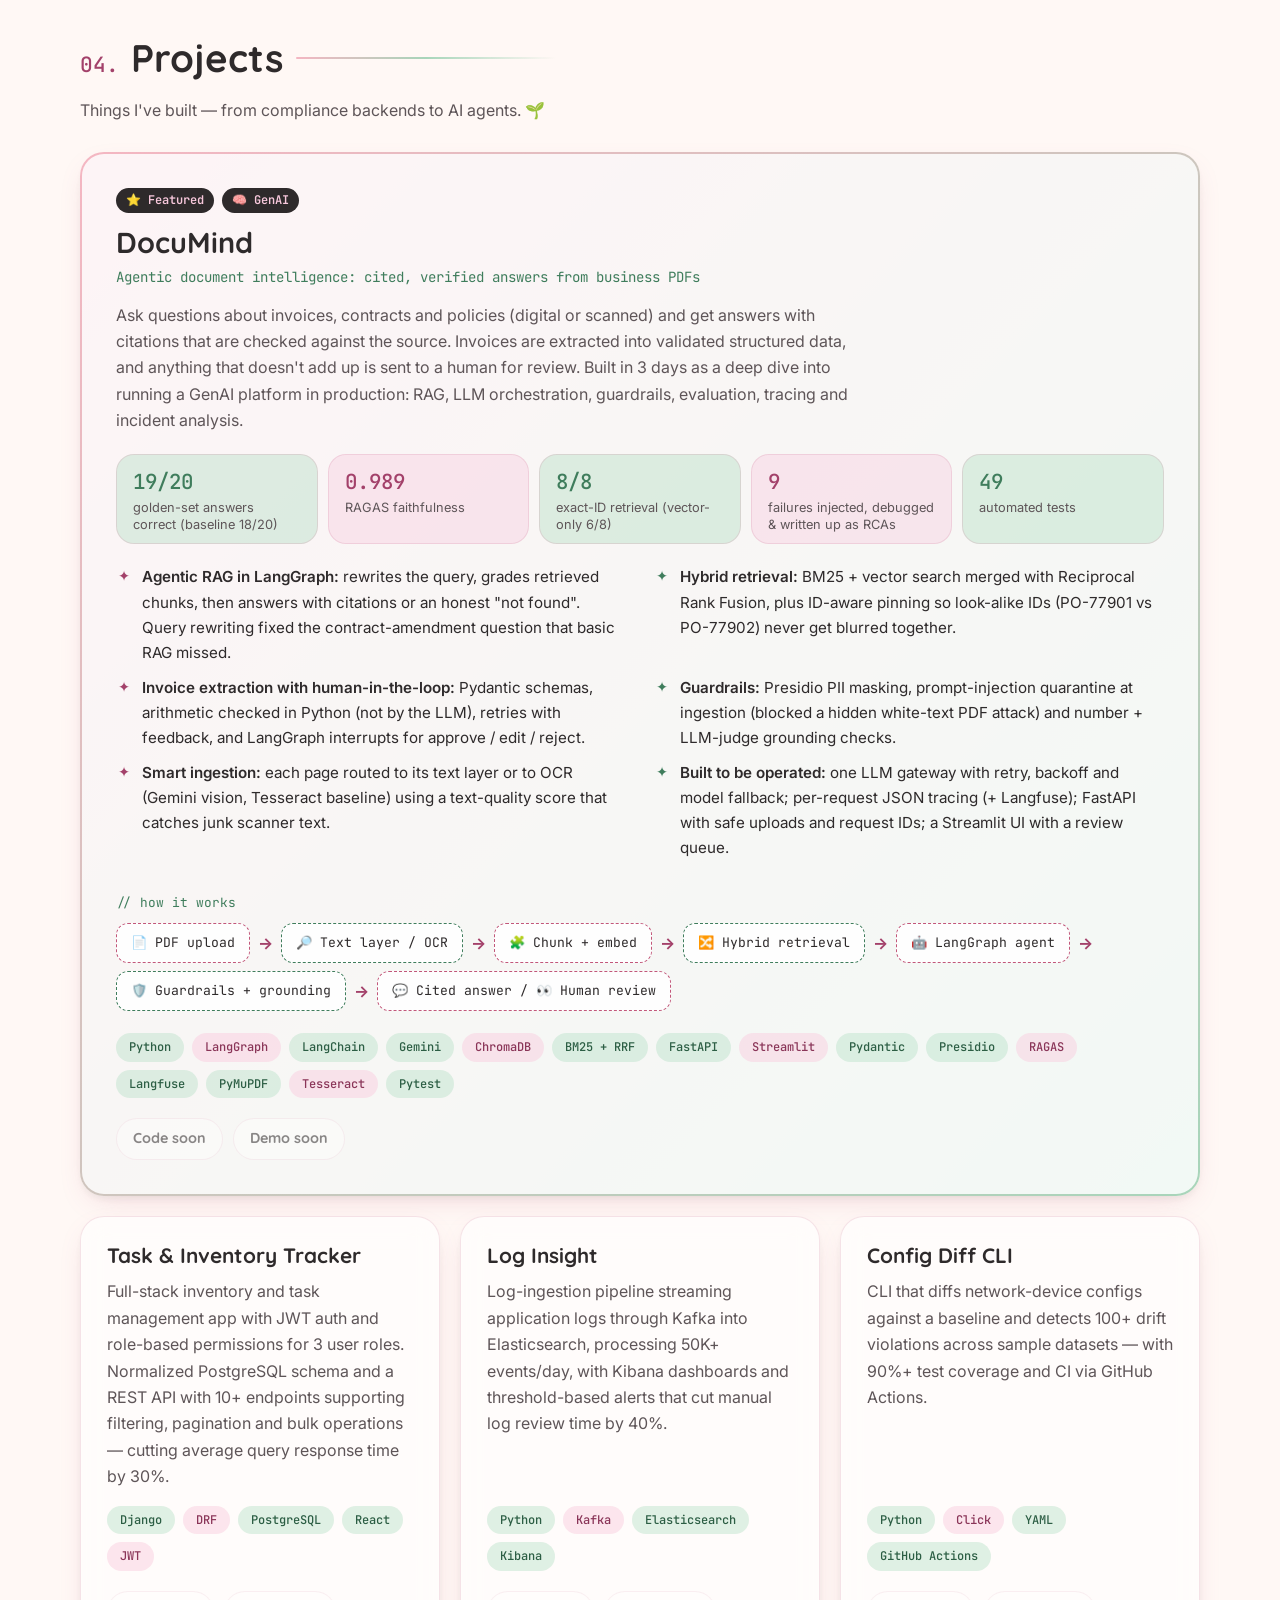
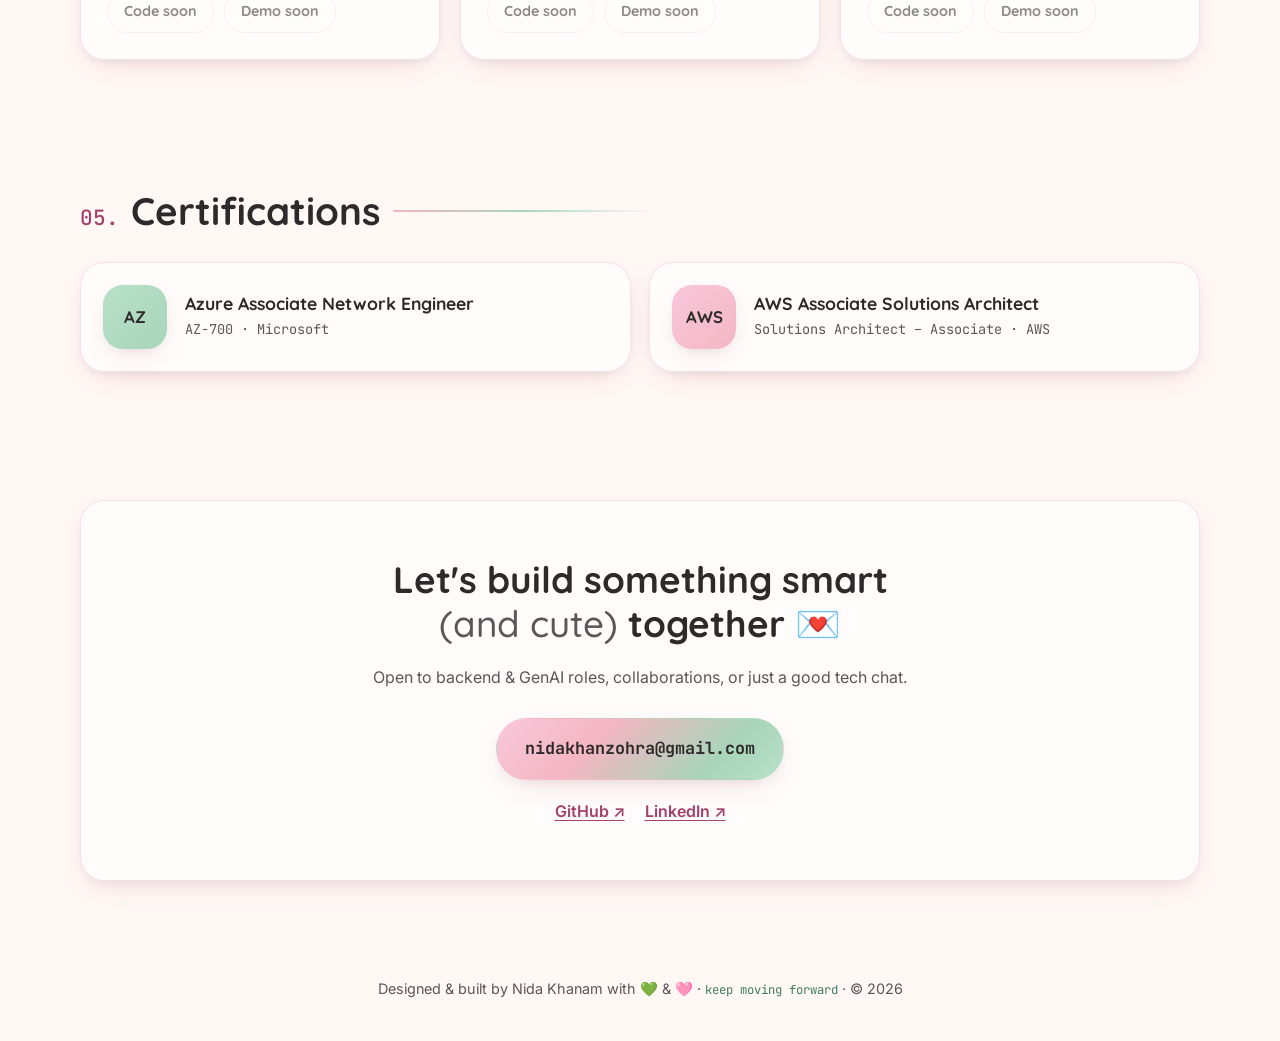
==== commit 38366bc6: "Detailed DocuMind project card from the real build Co-Authored-By: Claude Opus 5.5 <noreply@anthropi" ====
--- a/index.html
+++ b/index.html
@@ -29,7 +29,7 @@
   <link rel="preconnect" href="https://fonts.googleapis.com" />
   <link rel="preconnect" href="https://fonts.gstatic.com" crossorigin />
   <link href="https://fonts.googleapis.com/css2?family=Quicksand:wght@500;600;700&family=Inter:wght@400;500;600&family=JetBrains+Mono:wght@400;500&display=swap" rel="stylesheet" />
-  <link rel="stylesheet" href="styles.css?v=4" />
+  <link rel="stylesheet" href="styles.css?v=5" />
 
   <!-- Apply saved / system theme before paint to avoid a flash -->
   <script>
@@ -41,7 +41,7 @@
       document.documentElement.classList.add("js");
     })();
   </script>
-  <script src="script.js?v=4" defer></script>
+  <script src="script.js?v=5" defer></script>
 </head>
 <body>
   <a class="skip-link" href="#main">Skip to content</a>
--- a/styles.css
+++ b/styles.css
@@ -457,7 +457,16 @@
     linear-gradient(135deg, var(--baby-pink), var(--sage)) border-box;
   border: 2px solid transparent;
 }
-.project--featured h3 { font-size: clamp(1.4rem, 4vw, 1.8rem); }
+.project--featured h3 { font-size: clamp(1.4rem, 4vw, 1.8rem); margin-bottom: 0.2em; }
+.project__subtitle { font-family: var(--font-mono); font-size: 0.88rem; color: var(--accent-green) !important; margin-bottom: 0.9em; flex-grow: 0 !important; }
+.project--featured > p { flex-grow: 0; max-width: 75ch; }
+.project__stats { margin: 4px 0 20px; }
+.project__stats .stat { flex: 1 1 140px; }
+.project__highlights { margin-bottom: 18px; color: var(--text); }
+.project__highlights li { font-size: 0.95rem; }
+@media (min-width: 900px) {
+  .project__highlights { display: grid; grid-template-columns: 1fr 1fr; column-gap: 28px; }
+}
 
 /* "How it works" diagram */
 .flow { margin: 4px 0 22px; }
